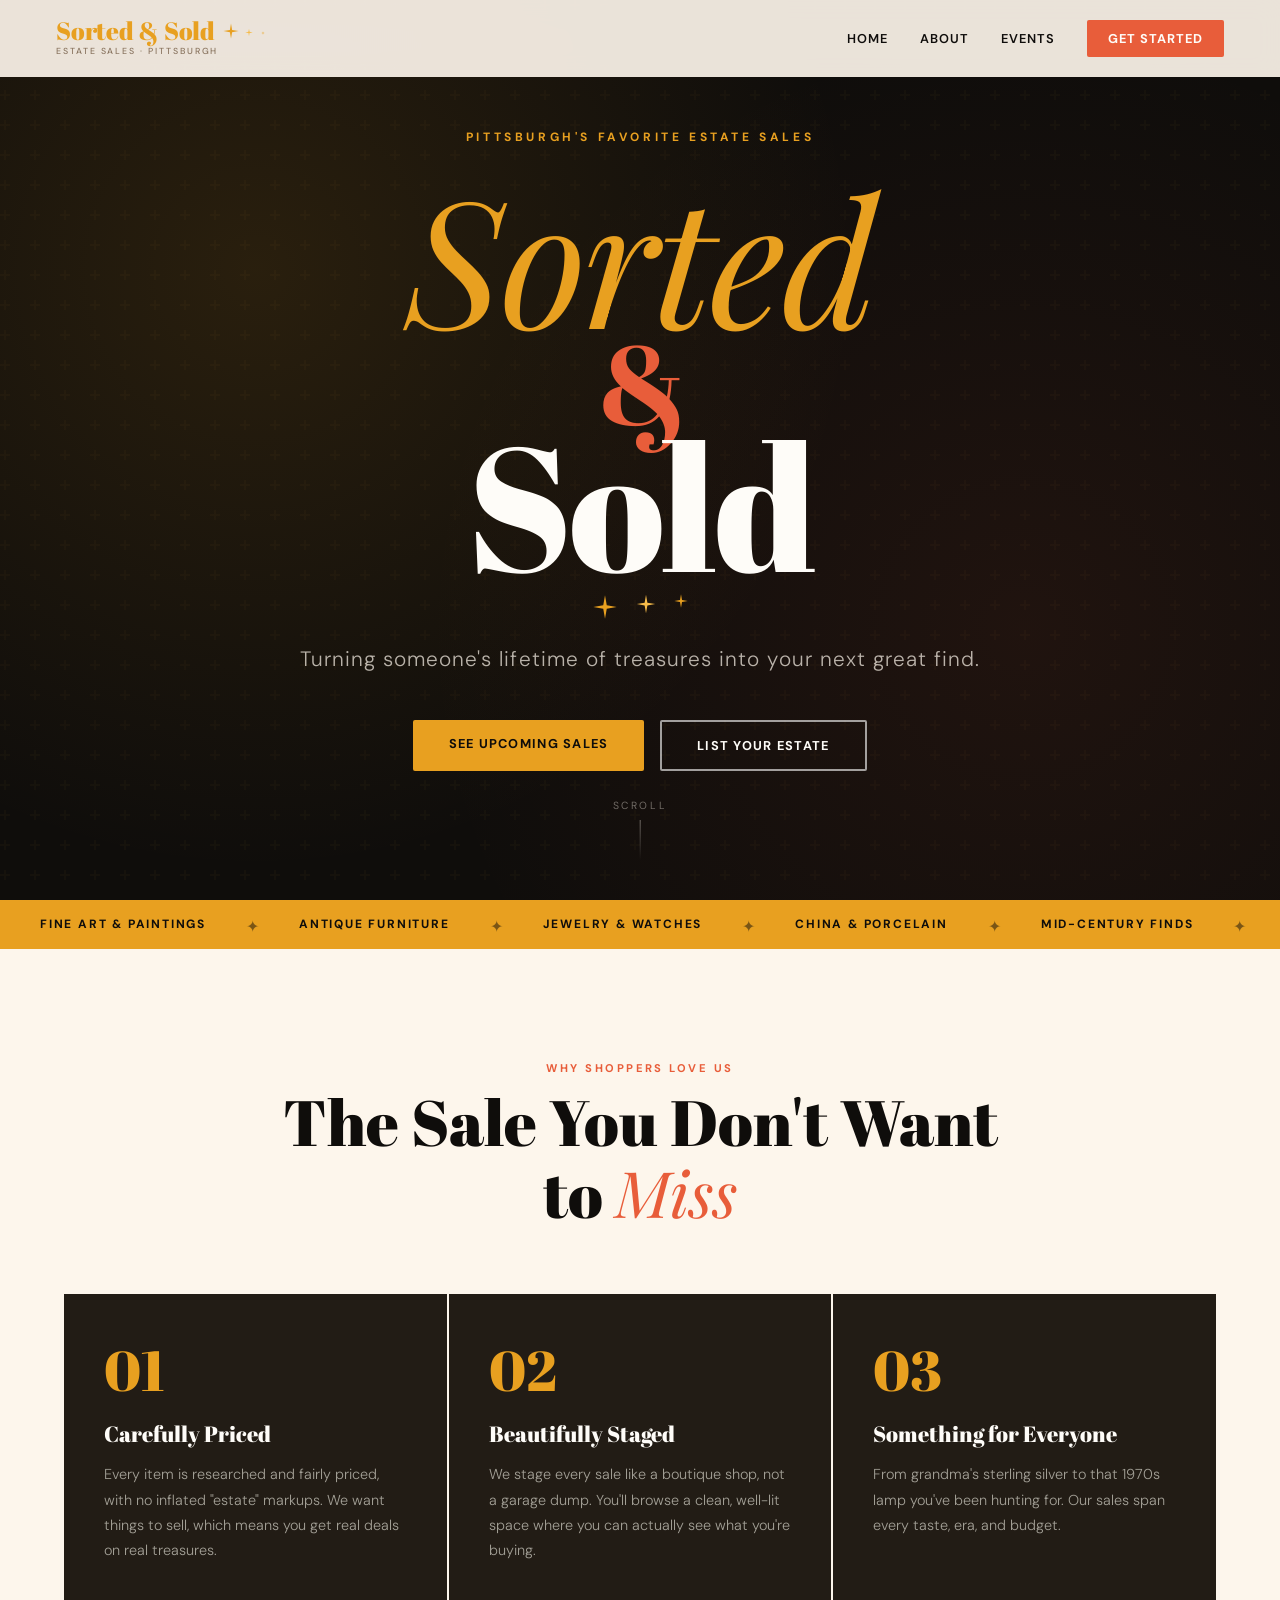
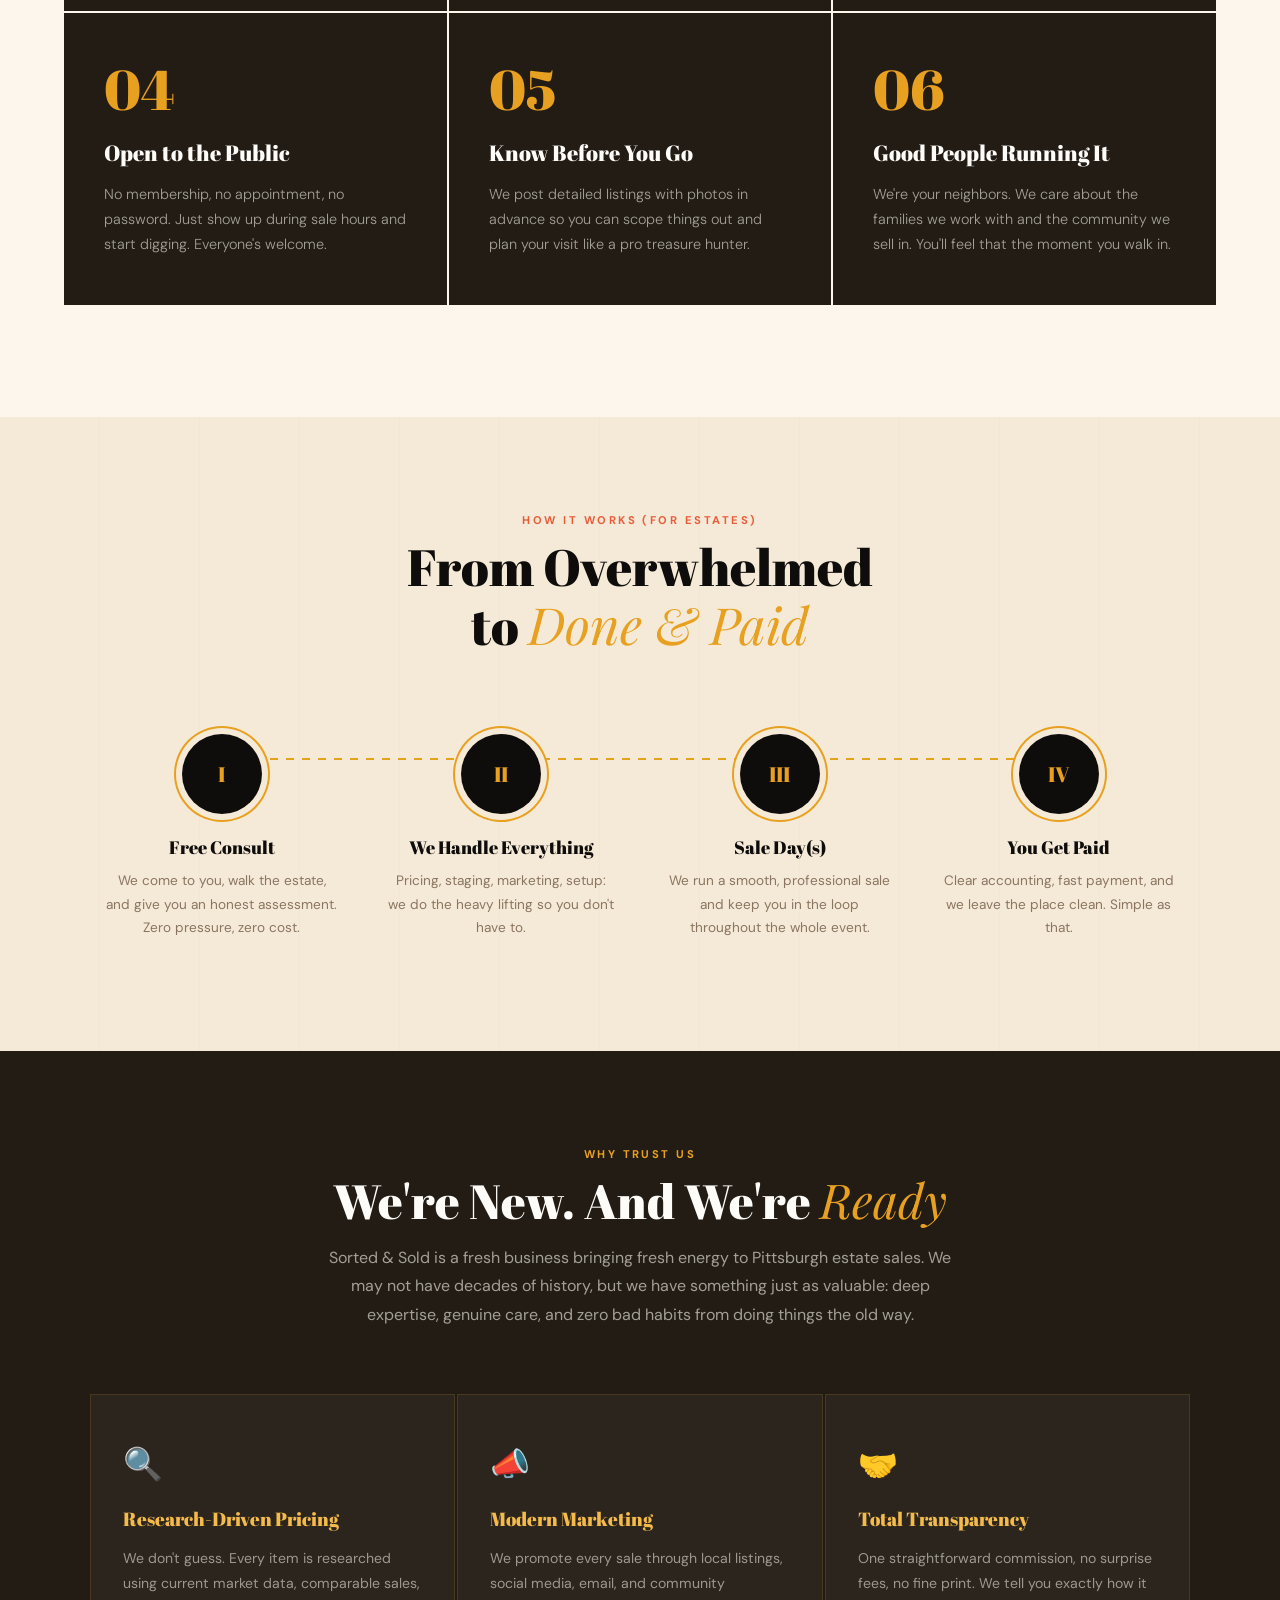
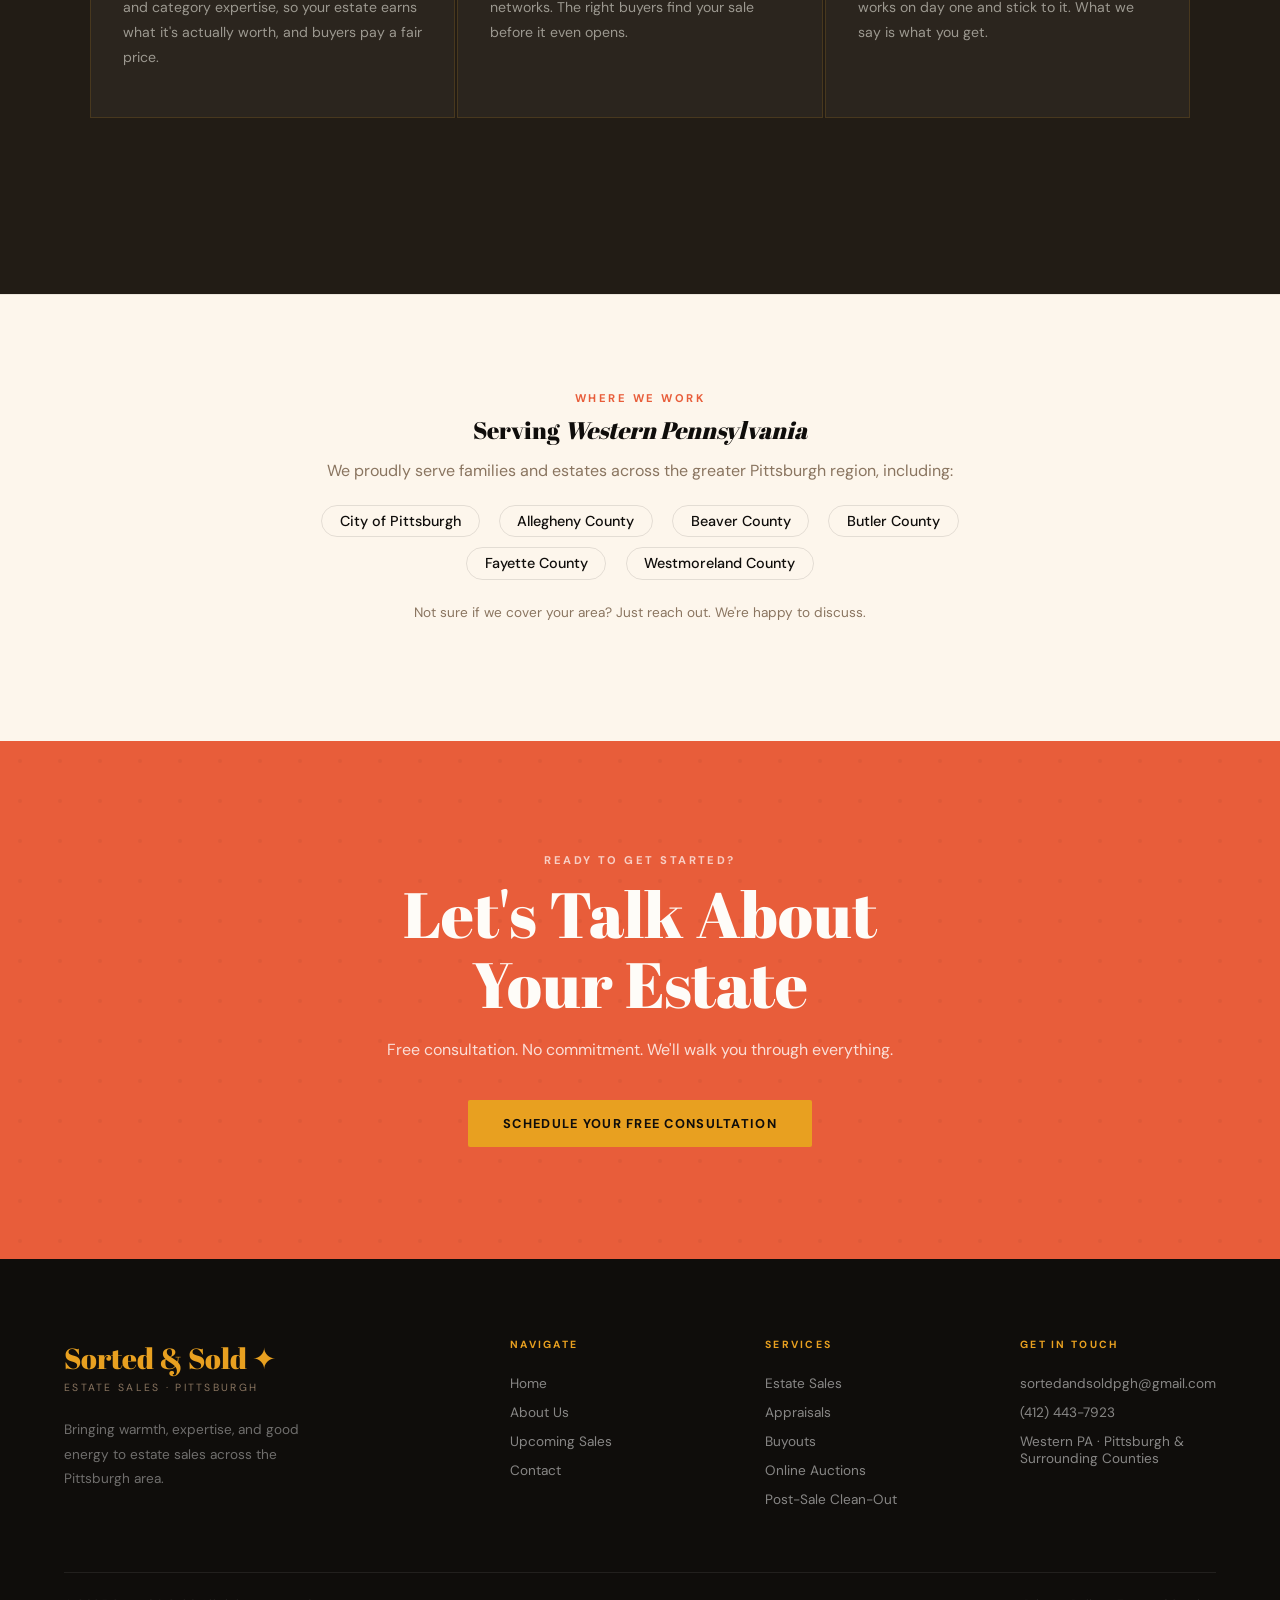
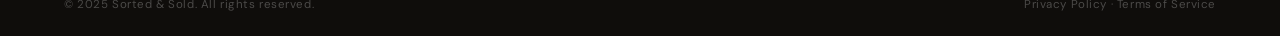
==== index.html @ 9654e71e "Added meta descriptio n correctly" ====
<!DOCTYPE html>
<html lang="en">
<head>
  <meta charset="UTF-8" />
  <meta name="viewport" content="width=device-width, initial-scale=1.0" />
  <title>Sorted &amp; Sold — Estate Sales in Pittsburgh</title>
 <meta name = "desciption" content = "Pittsburgh estate sale company specializing in estate liquidation, downsizing, and cleanouts. Full-service estate sales with expert pricing, marketing, and management." />
  <link rel="stylesheet" href="styles.css" />
</head>
<body>

<!-- ══════════ NAV ══════════ -->
<nav id="mainNav">
  <a class="logo-wrap" href="/">
    <div class="logo-wordmark">
      Sorted &amp; Sold
      <span class="logo-sparkle-group">
        <span class="sparkle"><svg width="18" height="18" viewBox="0 0 24 24"><path d="M12 2 L13.5 10.5 L22 12 L13.5 13.5 L12 22 L10.5 13.5 L2 12 L10.5 10.5 Z" fill="#e8a020"/></svg></span>
        <span class="sparkle"><svg width="14" height="14" viewBox="0 0 24 24"><path d="M12 2 L13.5 10.5 L22 12 L13.5 13.5 L12 22 L10.5 13.5 L2 12 L10.5 10.5 Z" fill="#f5bb4a"/></svg></span>
        <span class="sparkle"><svg width="10" height="10" viewBox="0 0 24 24"><path d="M12 2 L13.5 10.5 L22 12 L13.5 13.5 L12 22 L10.5 13.5 L2 12 L10.5 10.5 Z" fill="#e8a020"/></svg></span>
      </span>
    </div>
    <span class="logo-tagline">Estate Sales · Pittsburgh</span>
  </a>
  <ul class="nav-links" id="navLinks">
    <li><a href="/" data-page="/">Home</a></li>
    <li><a href="about.html" data-page="about.html">About</a></li>
    <li><a href="events.html" data-page="events.html">Events</a></li>
    <li><a href="contact.html" data-page="contact.html" class="nav-cta">Get Started</a></li>
  </ul>
  <div class="hamburger" id="hamburger"><span></span><span></span><span></span></div>
</nav>

<!-- ══════════ HERO ══════════ -->
<section class="hero">
  <div class="hero-bg-pattern"></div>
  <div class="hero-texture"></div>
  <div class="hero-content">
    <span class="hero-eyebrow">Pittsburgh's Favorite Estate Sales</span>
    <div class="hero-title-wrap">
      <h1 class="hero-title"><em>Sorted</em>
      <div class="hero-amp">&amp;</div>
     Sold</h1>
    </div>
    <div class="hero-sparkles-big">
      <svg width="28" height="28" viewBox="0 0 24 24"><path d="M12 2 L13.5 10.5 L22 12 L13.5 13.5 L12 22 L10.5 13.5 L2 12 L10.5 10.5 Z" fill="#e8a020"/></svg>
      <svg width="22" height="22" viewBox="0 0 24 24"><path d="M12 2 L13.5 10.5 L22 12 L13.5 13.5 L12 22 L10.5 13.5 L2 12 L10.5 10.5 Z" fill="#f5bb4a"/></svg>
      <svg width="16" height="16" viewBox="0 0 24 24"><path d="M12 2 L13.5 10.5 L22 12 L13.5 13.5 L12 22 L10.5 13.5 L2 12 L10.5 10.5 Z" fill="#e8a020"/></svg>
    </div>
    <p class="hero-subtitle">Turning someone's lifetime of treasures into your next great find.</p>
    <div class="hero-actions">
      <a href="events.html" class="btn btn-gold">See Upcoming Sales</a>
      <a href="contact.html" class="btn btn-outline-white">List Your Estate</a>
    </div>
  </div>
  <div class="hero-scroll">Scroll</div>
</section>

<!-- ══════════ TICKER ══════════ -->
<div class="ticker-strip">
  <div class="ticker-inner">
    <span class="ticker-item">Fine Art &amp; Paintings</span><span class="ticker-dot">✦</span>
    <span class="ticker-item">Antique Furniture</span><span class="ticker-dot">✦</span>
    <span class="ticker-item">Jewelry &amp; Watches</span><span class="ticker-dot">✦</span>
    <span class="ticker-item">China &amp; Porcelain</span><span class="ticker-dot">✦</span>
    <span class="ticker-item">Mid-Century Finds</span><span class="ticker-dot">✦</span>
    <span class="ticker-item">Silver &amp; Flatware</span><span class="ticker-dot">✦</span>
    <span class="ticker-item">Rugs &amp; Textiles</span><span class="ticker-dot">✦</span>
    <span class="ticker-item">Books &amp; Libraries</span><span class="ticker-dot">✦</span>
    <span class="ticker-item">Collectibles &amp; Memorabilia</span><span class="ticker-dot">✦</span>
    <!-- duplicate for seamless loop -->
    <span class="ticker-item">Fine Art &amp; Paintings</span><span class="ticker-dot">✦</span>
    <span class="ticker-item">Antique Furniture</span><span class="ticker-dot">✦</span>
    <span class="ticker-item">Jewelry &amp; Watches</span><span class="ticker-dot">✦</span>
    <span class="ticker-item">China &amp; Porcelain</span><span class="ticker-dot">✦</span>
    <span class="ticker-item">Mid-Century Finds</span><span class="ticker-dot">✦</span>
    <span class="ticker-item">Silver &amp; Flatware</span><span class="ticker-dot">✦</span>
    <span class="ticker-item">Rugs &amp; Textiles</span><span class="ticker-dot">✦</span>
    <span class="ticker-item">Books &amp; Libraries</span><span class="ticker-dot">✦</span>
    <span class="ticker-item">Collectibles &amp; Memorabilia</span><span class="ticker-dot">✦</span>
  </div>
</div>

<!-- ══════════ WHY US ══════════ -->
<section class="why-us">
  <div class="why-us-header">
    <span class="section-label">Why Shoppers Love Us</span>
    <h2>The Sale You Don't Want<br>to <em>Miss</em></h2>
  </div>
  <div class="features-grid">
    <div class="feature-card">
      <div class="feature-num">01</div>
      <h3>Carefully Priced</h3>
      <p>Every item is researched and fairly priced, with no inflated "estate" markups. We want things to sell, which means you get real deals on real treasures.</p>
    </div>
    <div class="feature-card">
      <div class="feature-num">02</div>
      <h3>Beautifully Staged</h3>
      <p>We stage every sale like a boutique shop, not a garage dump. You'll browse a clean, well-lit space where you can actually see what you're buying.</p>
    </div>
    <div class="feature-card">
      <div class="feature-num">03</div>
      <h3>Something for Everyone</h3>
      <p>From grandma's sterling silver to that 1970s lamp you've been hunting for. Our sales span every taste, era, and budget.</p>
    </div>
    <div class="feature-card">
      <div class="feature-num">04</div>
      <h3>Open to the Public</h3>
      <p>No membership, no appointment, no password. Just show up during sale hours and start digging. Everyone's welcome.</p>
    </div>
    <div class="feature-card">
      <div class="feature-num">05</div>
      <h3>Know Before You Go</h3>
      <p>We post detailed listings with photos in advance so you can scope things out and plan your visit like a pro treasure hunter.</p>
    </div>
    <div class="feature-card">
      <div class="feature-num">06</div>
      <h3>Good People Running It</h3>
      <p>We're your neighbors. We care about the families we work with and the community we sell in. You'll feel that the moment you walk in.</p>
    </div>
  </div>
</section>

<!-- ══════════ PROCESS ══════════ -->
<section class="process-strip">
  <div class="process-inner">
    <span class="section-label">How It Works (For Estates)</span>
    <h2>From Overwhelmed<br>to <em>Done &amp; Paid</em></h2>
    <div class="steps">
      <div class="step">
        <div class="step-circle">I</div>
        <h4>Free Consult</h4>
        <p>We come to you, walk the estate, and give you an honest assessment. Zero pressure, zero cost.</p>
      </div>
      <div class="step">
        <div class="step-circle">II</div>
        <h4>We Handle Everything</h4>
        <p>Pricing, staging, marketing, setup: we do the heavy lifting so you don't have to.</p>
      </div>
      <div class="step">
        <div class="step-circle">III</div>
        <h4>Sale Day(s)</h4>
        <p>We run a smooth, professional sale and keep you in the loop throughout the whole event.</p>
      </div>
      <div class="step">
        <div class="step-circle">IV</div>
        <h4>You Get Paid</h4>
        <p>Clear accounting, fast payment, and we leave the place clean. Simple as that.</p>
      </div>
    </div>
  </div>
</section>

<!-- ══════════ CREDIBILITY ══════════ -->
<section class="credibility-section">
  <span class="section-label">Why Trust Us</span>
  <h2>We're New. And We're <em>Ready</em></h2>
  <p class="cred-intro">Sorted &amp; Sold is a fresh business bringing fresh energy to Pittsburgh estate sales. We may not have decades of history, but we have something just as valuable: deep expertise, genuine care, and zero bad habits from doing things the old way.</p>
  <div class="cred-grid">
    <div class="cred-card">
      <div class="cred-icon">🔍</div>
      <h3>Research-Driven Pricing</h3>
      <p>We don't guess. Every item is researched using current market data, comparable sales, and category expertise, so your estate earns what it's actually worth, and buyers pay a fair price.</p>
    </div>
    <div class="cred-card">
      <div class="cred-icon">📣</div>
      <h3>Modern Marketing</h3>
      <p>We promote every sale through local listings, social media, email, and community networks. The right buyers find your sale before it even opens.</p>
    </div>
    <div class="cred-card">
      <div class="cred-icon">🤝</div>
      <h3>Total Transparency</h3>
      <p>One straightforward commission, no surprise fees, no fine print. We tell you exactly how it works on day one and stick to it. What we say is what you get.</p>
    </div>
  </div>
</section>

<!-- ══════════ SERVICE AREA ══════════ -->
<section class="service-area-section">
  <div class="service-area-inner">
    <span class="section-label">Where We Work</span>
    <h2>Serving <em>Western Pennsylvania</em></h2>
    <p>We proudly serve families and estates across the greater Pittsburgh region, including:</p>
    <ul class="service-area-list">
      <li>City of Pittsburgh</li>
      <li>Allegheny County</li>
      <li>Beaver County</li>
      <li>Butler County</li>
      <li>Fayette County</li>
      <li>Westmoreland County</li>
    </ul>
    <p class="service-area-note">Not sure if we cover your area? Just reach out. We're happy to discuss.</p>
  </div>
</section>

<!-- ══════════ CTA BANNER ══════════ -->
<section class="cta-banner">
  <span class="section-label">Ready to Get Started?</span>
  <h2>Let's Talk About<br>Your Estate</h2>
  <p>Free consultation. No commitment. We'll walk you through everything.</p>
  <a href="contact.html" class="btn btn-gold">Schedule Your Free Consultation</a>
</section>

<!-- ══════════ FOOTER ══════════ -->
<footer>
  <div class="footer-inner">
    <div class="footer-brand">
      <div class="wordmark">Sorted &amp; Sold ✦</div>
      <div class="tagline">Estate Sales · Pittsburgh</div>
      <p>Bringing warmth, expertise, and good energy to estate sales across the Pittsburgh area.</p>
    </div>
    <div class="footer-col">
      <h4>Navigate</h4>
      <ul>
        <li><a href="/">Home</a></li>
        <li><a href="about.html">About Us</a></li>
        <li><a href="events.html">Upcoming Sales</a></li>
        <li><a href="contact.html">Contact</a></li>
      </ul>
    </div>
    <div class="footer-col">
      <h4>Services</h4>
      <ul>
        <li><span>Estate Sales</span></li>
        <li><span>Appraisals</span></li>
        <li><span>Buyouts</span></li>
        <li><span>Online Auctions</span></li>
        <li><span>Post-Sale Clean-Out</span></li>
      </ul>
    </div>
    <div class="footer-col">
      <h4>Get In Touch</h4>
      <ul>
        <li><span><a href="mailto:sortedandsoldpgh@gmail.com">sortedandsoldpgh@gmail.com</a></span></li>
        <li><span><a href="tel:+4124437923">(412) 443-7923</a></span></li>
        <li><span>Western PA · Pittsburgh &amp; Surrounding Counties</span></li>
      </ul>
    </div>
  </div>
  <div class="footer-bottom">
    <span>&copy; 2025 Sorted &amp; Sold. All rights reserved.</span>
    <span>Privacy Policy · Terms of Service</span>
  </div>
</footer>

<script src="nav.js"></script>
</body>
</html>
---- styles.css ----
/* ═══════════════════════════════════════════════════════════
   SORTED & SOLD — Reimagined Stylesheet
   Fonts: Abril Fatface (display) · DM Sans (body)
   Vibe: Bold, warm, funky local gem — treasure hunt energy
═══════════════════════════════════════════════════════════ */

@import url('https://fonts.googleapis.com/css2?family=Abril+Fatface&family=DM+Sans:ital,wght@0,300;0,400;0,500;0,700;1,400&family=Playfair+Display:ital,wght@1,700&display=swap');

/* ─── DESIGN TOKENS ─── */
:root {
  --black:      #0f0d0b;
  --brown:      #1a1410;
  --warm-dark:  #221c15;
  --cream:      #fdf6ec;
  --offcream:   #f5ead8;
  --tan:        #e8d5b5;
  --gold:       #e8a020;
  --gold-lt:    #f5bb4a;
  --gold-dk:    #b87a10;
  --coral:      #e85d3a;
  --sage:       #6a8c5f;
  --teal:       #2a7f7f;
  --muted:      #8a7560;
  --white:      #fefcf8;

  --font-display: 'Abril Fatface', Georgia, serif;
  --font-italic:  'Playfair Display', Georgia, serif;
  --font-body:    'DM Sans', 'Helvetica Neue', sans-serif;

  --transition: 0.35s cubic-bezier(0.25, 0.46, 0.45, 0.94);
  --radius: 4px;
}

/* ─── RESET ─── */
*, *::before, *::after { box-sizing: border-box; margin: 0; padding: 0; }
html { scroll-behavior: smooth; }
body {
  background: var(--cream);
  color: var(--black);
  font-family: var(--font-body);
  font-weight: 400;
  overflow-x: hidden;
}
img { display: block; max-width: 100%; }
a { color: inherit; text-decoration: none; }
ul { list-style: none; }
input, textarea, select { font-family: var(--font-body); }

h1, h2, h3, h4, h5, h6 {
  font-family: var(--font-display);
  font-weight: 400;
  line-height: 1.1;
}

/* ─── SPARKLE LOGO COMPONENT ─── */
.logo-wrap {
  display: flex; flex-direction: column; line-height: 1;
  cursor: pointer; position: relative;
}
.logo-wordmark {
  font-family: var(--font-display);
  font-size: 1.55rem;
  color: var(--gold);
  letter-spacing: -0.01em;
  position: relative;
  display: inline-flex; align-items: center; gap: 0.3rem;
}
.logo-sparkle-group {
  display: inline-flex; align-items: center; gap: 2px;
  margin-left: 2px;
}
.sparkle {
  display: inline-block;
  animation: sparklePulse 2s ease-in-out infinite;
}
.sparkle:nth-child(2) { animation-delay: 0.4s; transform: scale(0.65); }
.sparkle:nth-child(3) { animation-delay: 0.8s; transform: scale(0.45); }
@keyframes sparklePulse {
  0%, 100% { opacity: 1; transform: scale(1) rotate(0deg); }
  50% { opacity: 0.5; transform: scale(1.2) rotate(15deg); }
}
.sparkle:nth-child(2) {
  animation: sparklePulse2 2s 0.4s ease-in-out infinite;
}
.sparkle:nth-child(3) {
  animation: sparklePulse3 2s 0.8s ease-in-out infinite;
}
@keyframes sparklePulse2 {
  0%, 100% { opacity: 0.7; transform: scale(0.65) rotate(0deg); }
  50% { opacity: 0.3; transform: scale(0.85) rotate(-20deg); }
}
@keyframes sparklePulse3 {
  0%, 100% { opacity: 0.5; transform: scale(0.45) rotate(0deg); }
  50% { opacity: 1; transform: scale(0.6) rotate(25deg); }
}
.logo-tagline {
  font-family: var(--font-body);
  font-size: 0.55rem;
  letter-spacing: 0.22em;
  text-transform: uppercase;
  color: var(--muted);
  margin-top: 3px;
  font-weight: 500;
}

/* ─── NAV ─── */
nav {
  position: fixed; top: 0; left: 0; right: 0; z-index: 100;
  display: flex; align-items: center; justify-content: space-between;
  padding: 1.2rem 3.5rem;
  background: rgba(253,246,236,0.92);
  backdrop-filter: blur(12px);
  -webkit-backdrop-filter: blur(12px);
  transition: all var(--transition);
  border-bottom: 2px solid transparent;
}
nav.scrolled {
  border-bottom-color: var(--gold);
  padding: 0.9rem 3.5rem;
  box-shadow: 0 4px 30px rgba(232,160,32,0.12);
}
.nav-links {
  display: flex; gap: 2rem; align-items: center;
}
.nav-links a {
  font-family: var(--font-body);
  font-size: 0.8rem;
  font-weight: 600;
  letter-spacing: 0.08em;
  text-transform: uppercase;
  color: var(--black);
  transition: color var(--transition);
  position: relative;
}
.nav-links a::after {
  content: '';
  position: absolute; bottom: -3px; left: 0; right: 100%;
  height: 2px; background: var(--coral);
  transition: right var(--transition);
}
.nav-links a:hover,
.nav-links a.active { color: var(--coral); }
.nav-links a:hover::after,
.nav-links a.active::after { right: 0; }

.nav-cta {
  background: var(--coral) !important;
  color: var(--white) !important;
  padding: 0.6rem 1.3rem;
  border-radius: 2px;
  font-weight: 700 !important;
  transition: background var(--transition) !important;
}
.nav-cta::after { display: none !important; }
.nav-cta:hover { background: #c94d2c !important; color: var(--white) !important; }

.hamburger { display: none; flex-direction: column; gap: 5px; cursor: pointer; }
.hamburger span { display: block; width: 26px; height: 2px; background: var(--black); transition: all 0.3s; border-radius: 2px; }

/* ─── DIVIDER ─── */
.divider {
  display: flex; align-items: center; gap: 1rem;
  margin: 1.5rem 0;
}
.divider::before, .divider::after {
  content: ''; flex: 1; height: 1px;
  background: linear-gradient(to right, transparent, var(--tan));
}
.divider::after { background: linear-gradient(to left, transparent, var(--tan)); }
.divider-diamond {
  width: 8px; height: 8px;
  background: var(--gold);
  transform: rotate(45deg);
}

/* ─── SECTION LABEL ─── */
.section-label {
  font-family: var(--font-body);
  font-size: 0.7rem;
  font-weight: 700;
  letter-spacing: 0.22em;
  text-transform: uppercase;
  color: var(--coral);
  display: block;
  margin-bottom: 0.75rem;
}

/* ─── BUTTONS ─── */
.btn {
  display: inline-block;
  font-family: var(--font-body);
  font-size: 0.8rem;
  font-weight: 700;
  letter-spacing: 0.1em;
  text-transform: uppercase;
  padding: 0.95rem 2.2rem;
  cursor: pointer;
  transition: all var(--transition);
  border: none;
  border-radius: 2px;
}
.btn-gold {
  background: var(--gold);
  color: var(--black);
}
.btn-gold:hover {
  background: var(--gold-lt);
  transform: translateY(-2px);
  box-shadow: 0 6px 20px rgba(232,160,32,0.35);
}
.btn-outline {
  background: transparent;
  border: 2px solid var(--black);
  color: var(--black);
}
.btn-outline:hover {
  background: var(--black);
  color: var(--cream);
}
.btn-coral {
  background: var(--coral);
  color: var(--white);
}
.btn-coral:hover {
  background: #c94d2c;
  transform: translateY(-2px);
  box-shadow: 0 6px 20px rgba(232,93,58,0.35);
}
.btn-outline-white {
  background: transparent;
  border: 2px solid rgba(255,255,255,0.6);
  color: var(--white);
}
.btn-outline-white:hover {
  background: rgba(255,255,255,0.15);
}

/* ═══════════════════════════════════════
   HOMEPAGE — HERO
═══════════════════════════════════════ */
.hero {
  min-height: 100vh;
  background: var(--black);
  position: relative;
  display: flex; align-items: center; justify-content: center;
  overflow: hidden;
}
.hero-bg-pattern {
  position: absolute; inset: 0;
  background-image:
    radial-gradient(circle at 20% 30%, rgba(232,160,32,0.12) 0%, transparent 50%),
    radial-gradient(circle at 80% 70%, rgba(232,93,58,0.08) 0%, transparent 50%);
}
.hero-texture {
  position: absolute; inset: 0;
  background-image: url("data:image/svg+xml,%3Csvg width='60' height='60' viewBox='0 0 60 60' xmlns='http://www.w3.org/2000/svg'%3E%3Cg fill='none' fill-rule='evenodd'%3E%3Cg fill='%23e8a020' fill-opacity='0.03'%3E%3Cpath d='M36 34v-4h-2v4h-4v2h4v4h2v-4h4v-2h-4zm0-30V0h-2v4h-4v2h4v4h2V6h4V4h-4zM6 34v-4H4v4H0v2h4v4h2v-4h4v-2H6zM6 4V0H4v4H0v2h4v4h2V6h4V4H6z'/%3E%3C/g%3E%3C/g%3E%3C/svg%3E");
}
.hero-content {
  position: relative; z-index: 2;
  text-align: center;
  padding: 2rem;
  max-width: 900px;
}
.hero-eyebrow {
  font-family: var(--font-body);
  font-size: 0.75rem;
  font-weight: 700;
  letter-spacing: 0.3em;
  text-transform: uppercase;
  color: var(--gold);
  margin-bottom: 2rem;
  display: block;
}
.hero-title-wrap {
  display: flex; align-items: center; justify-content: center;
  gap: 0.5rem; flex-wrap: wrap;
}
.hero-title {
  font-family: var(--font-display);
  font-size: clamp(5rem, 14vw, 11rem);
  color: var(--white);
  line-height: 0.9;
  letter-spacing: -0.02em;
}
.hero-title em {
  font-style: italic;
  color: var(--gold);
  font-family: var(--font-italic);
}
.hero-amp {
  font-family: var(--font-display);
  font-size: clamp(4rem, 10vw, 7rem);
  color: var(--coral);
  line-height: 0.9;
  display: block;
  margin: -0.5rem 0;
}
.hero-sparkles-big {
  display: flex; justify-content: center;
  gap: 1rem; margin: 0.5rem 0 1.5rem;
}
.hero-sparkles-big svg {
  animation: sparklePulse 2.5s ease-in-out infinite;
}
.hero-sparkles-big svg:nth-child(2) { animation-delay: 0.6s; }
.hero-sparkles-big svg:nth-child(3) { animation-delay: 1.2s; }
.hero-subtitle {
  font-family: var(--font-body);
  font-size: clamp(1rem, 2.5vw, 1.3rem);
  color: rgba(253,246,236,0.7);
  margin-bottom: 3rem;
  font-weight: 300;
  letter-spacing: 0.05em;
}
.hero-actions {
  display: flex; gap: 1rem; justify-content: center; flex-wrap: wrap;
}
.hero-scroll {
  position: absolute; bottom: 2.5rem; left: 50%; transform: translateX(-50%);
  font-family: var(--font-body);
  font-size: 0.65rem;
  letter-spacing: 0.25em;
  text-transform: uppercase;
  color: rgba(253,246,236,0.4);
  display: flex; flex-direction: column; align-items: center; gap: 0.5rem;
}
.hero-scroll::after {
  content: '';
  width: 1px; height: 40px;
  background: linear-gradient(to bottom, rgba(253,246,236,0.4), transparent);
  animation: scrollPulse 1.8s ease-in-out infinite;
}
@keyframes scrollPulse {
  0%, 100% { opacity: 1; transform: scaleY(1); }
  50% { opacity: 0.3; transform: scaleY(0.7); }
}

/* ─── TICKER STRIP ─── */
.ticker-strip {
  background: var(--gold);
  color: var(--black);
  padding: 0.75rem 0;
  overflow: hidden;
  white-space: nowrap;
}
.ticker-inner {
  display: inline-flex; gap: 0;
  animation: ticker 25s linear infinite;
}
.ticker-inner:hover { animation-play-state: paused; }
@keyframes ticker {
  0% { transform: translateX(0); }
  100% { transform: translateX(-50%); }
}
.ticker-item {
  font-family: var(--font-body);
  font-size: 0.75rem;
  font-weight: 700;
  letter-spacing: 0.15em;
  text-transform: uppercase;
  padding: 0 2.5rem;
}
.ticker-dot {
  color: var(--black);
  opacity: 0.5;
}

/* ─── WHY US ─── */
.why-us {
  padding: 7rem 4rem;
  background: var(--cream);
}
.why-us-header {
  text-align: center;
  margin-bottom: 4rem;
}
.why-us-header h2 {
  font-size: clamp(2.5rem, 5vw, 4rem);
  color: var(--black);
  margin-top: 0.5rem;
}
.why-us-header h2 em {
  font-family: var(--font-italic);
  font-style: italic;
  color: var(--coral);
}
.features-grid {
  display: grid;
  grid-template-columns: repeat(3, 1fr);
  gap: 2px;
  max-width: 1200px; margin: 0 auto;
}
.feature-card {
  background: var(--warm-dark);
  color: var(--cream);
  padding: 3rem 2.5rem;
  position: relative;
  overflow: hidden;
  transition: transform var(--transition);
}
.feature-card:hover { transform: translateY(-4px); }
.feature-card::before {
  content: '';
  position: absolute; top: 0; left: 0; right: 0;
  height: 3px;
  background: var(--gold);
  transform: scaleX(0);
  transition: transform var(--transition);
  transform-origin: left;
}
.feature-card:hover::before { transform: scaleX(1); }
.feature-num {
  font-family: var(--font-display);
  font-size: 3.5rem;
  color: var( --gold);
  line-height: 1;
  margin-bottom: 1.5rem;
}
.feature-card h3 {
  font-family: var(--font-display);
  font-size: 1.4rem;
  color: var(--white);
  margin-bottom: 1rem;
}
.feature-card p {
  font-size: 0.9rem;
  color: rgba(232,230,220,0.65);
  line-height: 1.75;
  font-weight: 300;
}

/* ─── PROCESS ─── */
.process-strip {
  background: var(--offcream);
  padding: 6rem 4rem;
  position: relative;
  overflow: hidden;
}
.process-strip::before {
  content: '';
  position: absolute; inset: 0;
  background-image: repeating-linear-gradient(
    90deg,
    transparent, transparent 99px,
    rgba(232,160,32,0.06) 99px, rgba(232,160,32,0.06) 100px
  );
}
.process-inner {
  max-width: 1100px; margin: 0 auto; position: relative;
  text-align: center;
}
.process-inner h2 {
  font-size: clamp(2rem, 4vw, 3.2rem);
  margin-bottom: 4rem;
}
.process-inner h2 em {
  font-family: var(--font-italic);
  font-style: italic;
  color: var(--gold);
}
.steps {
  display: grid; grid-template-columns: repeat(4, 1fr);
  gap: 1rem; position: relative;
}
.steps::before {
  content: '';
  position: absolute; top: 2.5rem; left: 12%; right: 12%;
  height: 2px;
  background: repeating-linear-gradient(90deg, var(--gold) 0, var(--gold) 8px, transparent 8px, transparent 16px);
}
.step {
  text-align: center; padding: 1rem;
}
.step-circle {
  width: 5rem; height: 5rem;
  border-radius: 50%;
  background: var(--black);
  color: var(--gold);
  font-family: var(--font-display);
  font-size: 1.3rem;
  display: flex; align-items: center; justify-content: center;
  margin: 0 auto 1.5rem;
  position: relative; z-index: 1;
  box-shadow: 0 0 0 6px var(--offcream), 0 0 0 8px var(--gold);
}
.step h4 {
  font-family: var(--font-display);
  font-size: 1.1rem;
  margin-bottom: 0.75rem;
  color: var(--black);
}
.step p {
  font-size: 0.85rem;
  color: var(--muted);
  line-height: 1.7;
}

/* ─── SOCIAL PROOF / CREDIBILITY ─── */
.credibility-section {
  background: var(--warm-dark);
  padding: 6rem 4rem;
  text-align: center;
}
.credibility-section .section-label { color: var(--gold); }
.credibility-section h2 {
  font-size: clamp(2rem, 4vw, 3rem);
  color: var(--white);
  margin-bottom: 1rem;
}
.credibility-section h2 em {
  font-family: var(--font-italic);
  font-style: italic;
  color: var(--gold);
}
.cred-intro {
  font-size: 1rem;
  color: rgba(232,230,220,0.65);
  max-width: 650px; margin: 0 auto 4rem;
  line-height: 1.8;
}
.cred-grid {
  display: grid; grid-template-columns: repeat(3, 1fr);
  gap: 2px; max-width: 1100px; margin: 0 auto 5rem;
}
.cred-card {
  background: rgba(255,255,255,0.04);
  border: 1px solid rgba(232,160,32,0.15);
  padding: 3rem 2rem;
  text-align: left;
}
.cred-icon {
  font-size: 2rem; margin-bottom: 1.5rem;
}
.cred-card h3 {
  font-family: var(--font-display);
  font-size: 1.2rem; color: var(--gold-lt);
  margin-bottom: 1rem;
}
.cred-card p {
  font-size: 0.88rem;
  color: rgba(232,230,220,0.6);
  line-height: 1.75;
}
.promise-banner {
  background: var(--gold);
  padding: 2.5rem 3rem;
  max-width: 800px; margin: 0 auto;
  border-radius: 2px;
}
.promise-banner p {
  font-family: var(--font-display);
  font-size: 1.4rem;
  color: var(--black);
  line-height: 1.4;
}
.promise-banner span {
  font-family: var(--font-italic);
  font-style: italic;
}

/* ─── SERVICE AREA ─── */
.service-area-section {
  background: var(--cream);
  padding: 6rem 4rem;
  text-align: center;
  border-top: 1px solid rgba(0,0,0,0.07);
}
.service-area-inner {
  max-width: 680px;
  margin: 0 auto;
}
.service-area-section h2 { margin-bottom: 1rem; }
.service-area-section > .service-area-inner > p { color: var(--muted); margin-bottom: 1.5rem; }
.service-area-list {
  list-style: none;
  display: flex;
  flex-wrap: wrap;
  justify-content: center;
  gap: 0.6rem 1.2rem;
  padding: 0;
  margin: 0 0 1.5rem;
}
.service-area-list li {
  background: var(--warm-white);
  border: 1px solid rgba(0,0,0,0.1);
  border-radius: 2rem;
  padding: 0.4rem 1.1rem;
  font-size: 0.9rem;
  font-weight: 500;
  color: var(--dark);
}
.service-area-note {
  font-size: 0.85rem;
  color: var(--muted);
  margin-top: 0.5rem;
}

/* ─── CTA BANNER ─── */
.cta-banner {
  background: var(--coral);
  padding: 7rem 4rem;
  text-align: center;
  position: relative;
  overflow: hidden;
}
.cta-banner::before {
  content: '';
  position: absolute; inset: 0;
  background-image: url("data:image/svg+xml,%3Csvg width='40' height='40' viewBox='0 0 40 40' xmlns='http://www.w3.org/2000/svg'%3E%3Cg fill='%23000' fill-opacity='0.04'%3E%3Ccircle cx='20' cy='20' r='2'/%3E%3C/g%3E%3C/svg%3E");
}
.cta-banner .section-label { color: rgba(255,255,255,0.7); }
.cta-banner h2 {
  font-size: clamp(2.5rem, 5vw, 4rem);
  color: var(--white);
  margin-bottom: 1.2rem;
  position: relative;
}
.cta-banner p {
  font-size: 1rem;
  color: rgba(255,255,255,0.8);
  margin-bottom: 2.5rem;
  position: relative;
  font-weight: 400;
}
.cta-banner .btn {
  position: relative;
}

/* ─── FOOTER ─── */
footer {
  background: var(--black);
  color: var(--white);
  padding: 5rem 4rem 0;
}
.footer-inner {
  display: grid;
  grid-template-columns: 2fr 1fr 1fr 1fr;
  gap: 4rem;
  max-width: 1200px; margin: 0 auto;
  padding-bottom: 4rem;
  border-bottom: 1px solid rgba(255,255,255,0.08);
}
.footer-brand .wordmark {
  font-family: var(--font-display);
  font-size: 1.8rem;
  color: var(--gold);
  margin-bottom: 0.25rem;
}
.footer-brand .tagline {
  font-size: 0.65rem;
  letter-spacing: 0.22em;
  text-transform: uppercase;
  color: var(--muted);
  margin-bottom: 1.5rem;
}
.footer-brand p {
  font-size: 0.85rem;
  color: rgba(255,255,255,0.4);
  line-height: 1.8;
  max-width: 280px;
}
.footer-col h4 {
  font-family: var(--font-body);
  font-size: 0.65rem;
  font-weight: 700;
  letter-spacing: 0.22em;
  text-transform: uppercase;
  color: var(--gold);
  margin-bottom: 1.5rem;
}
.footer-col ul { display: flex; flex-direction: column; gap: 0.75rem; }
.footer-col li {
  font-size: 0.85rem;
  color: rgba(255,255,255,0.5);
  transition: color var(--transition);
}
.footer-col li a:hover { color: var(--white); }
.footer-bottom {
  max-width: 1200px; margin: 0 auto;
  padding: 1.5rem 0;
  display: flex; justify-content: space-between;
  font-size: 0.72rem;
  color: rgba(255,255,255,0.25);
  letter-spacing: 0.05em;
  flex-wrap: wrap; gap: 0.5rem;
}

/* ═══════════════════════════════════════
   INTERIOR PAGE HERO
═══════════════════════════════════════ */
.page-hero {
  min-height: 52vh;
  display: flex; align-items: flex-end;
  padding: 5rem 4rem 4rem;
  position: relative;
  overflow: hidden;
  background: var(--black);
}
.page-hero-bg {
  position: absolute; inset: 0;
  background:
    radial-gradient(ellipse 60% 80% at 15% 60%, rgba(232,160,32,0.1) 0%, transparent 55%),
    radial-gradient(ellipse 40% 60% at 90% 20%, rgba(232,93,58,0.06) 0%, transparent 55%),
    var(--black);
}
.page-hero-lines {
  position: absolute; inset: 0;
  background-image: repeating-linear-gradient(
    -45deg,
    transparent, transparent 80px,
    rgba(232,160,32,0.015) 80px, rgba(232,160,32,0.015) 81px
  );
}
.page-hero-content {
  position: relative; z-index: 2;
  max-width: 1200px; margin: 0 auto; width: 100%;
}
.page-hero h1 {
  font-family: var(--font-display);
  font-size: clamp(3rem, 7vw, 6rem);
  color: var(--white);
  line-height: 1.0;
}
.page-hero h1 em {
  font-family: var(--font-italic);
  font-style: italic;
  color: var(--gold);
}

/* ═══════════════════════════════════════
   ABOUT PAGE
═══════════════════════════════════════ */
.about-story {
  display: grid; grid-template-columns: 1fr 1fr;
  gap: 0; max-width: 100%;
  padding: 7rem 4rem;
  background: var(--cream);
}
.about-story-text { padding-right: 4rem; }
.about-story-text h2 {
  font-size: clamp(2rem, 3.5vw, 3rem);
  margin-bottom: 1.5rem;
  line-height: 1.15;
}
.about-story-text p {
  font-size: 0.95rem;
  color: var(--muted);
  line-height: 1.9;
  margin-bottom: 1.25rem;
}
.about-visual { display: flex; align-items: flex-start; }
.about-card {
  background: var(--black);
  padding: 3rem;
  display: grid; grid-template-columns: 1fr 1fr;
  gap: 2px; width: 100%;
}
.about-stat {
  background: var(--warm-dark);
  padding: 2.5rem 2rem;
  text-align: center;
}
.about-stat .num {
  font-family: var(--font-display);
  font-size: 2.5rem;
  color: var(--gold);
  line-height: 1;
  margin-bottom: 0.75rem;
}
.about-stat .label {
  font-size: 0.72rem;
  font-weight: 600;
  letter-spacing: 0.08em;
  text-transform: uppercase;
  color: rgba(232,230,220,0.5);
  line-height: 1.5;
}

/* ─── VALUES ─── */
.values-section {
  background: var(--offcream);
  padding: 7rem 4rem;
}
.values-inner {
  max-width: 1100px; margin: 0 auto; text-align: center;
}
.values-inner h2 {
  font-size: clamp(2.2rem, 4vw, 3.5rem);
  margin-bottom: 3rem;
}
.values-grid {
  display: grid; grid-template-columns: repeat(2, 1fr);
  gap: 2px; text-align: left;
}
.value-item {
  background: var(--white);
  padding: 3rem;
  display: flex; gap: 1.5rem;
  transition: transform var(--transition), box-shadow var(--transition);
}
.value-item:hover {
  transform: translateY(-3px);
  box-shadow: 0 10px 30px rgba(0,0,0,0.08);
}
.value-icon {
  font-size: 1.8rem;
  color: var(--coral);
  flex-shrink: 0;
  margin-top: 0.2rem;
}
.value-item h3 {
  font-family: var(--font-display);
  font-size: 1.25rem;
  margin-bottom: 0.75rem;
  color: var(--black);
}
.value-item p {
  font-size: 0.88rem;
  color: var(--muted);
  line-height: 1.8;
}

/* ─── TEAM ─── */
.team-section {
  background: var(--cream);
  padding: 7rem 4rem;
  text-align: center;
}
.team-section h2 {
  font-size: clamp(2.2rem, 4vw, 3.5rem);
  margin-bottom: 3rem;
}
.team-grid {
  /* display: grid; grid-template-columns: repeat(3, 1fr); */
  gap: 2rem; max-width: 1100px; margin: 0 auto;
}
.team-card {
  background: var(--white);
  padding: 3rem 2rem;
  text-align: center;
  border-bottom: 4px solid transparent;
  transition: all var(--transition);
}
.team-card:hover {
  border-bottom-color: var(--coral);
  transform: translateY(-4px);
  box-shadow: 0 12px 30px rgba(0,0,0,0.1);
}
.team-avatar {
  width: 90px; height: 90px;
  border-radius: 50%;
  background: var(--warm-dark);
  color: var(--gold);
  font-family: var(--font-display);
  font-size: 2.5rem;
  display: flex; align-items: center; justify-content: center;
  margin: 0 auto 1.5rem;
}
.team-card h3 {
  font-family: var(--font-display);
  font-size: 1.4rem;
  margin-bottom: 0.4rem;
}
.team-card .role {
  font-size: 0.7rem;
  font-weight: 700;
  letter-spacing: 0.18em;
  text-transform: uppercase;
  color: var(--coral);
  margin-bottom: 1.25rem;
}
.team-card p {
  font-size: 0.88rem;
  color: var(--muted);
  line-height: 1.8;
}

/* ═══════════════════════════════════════
   EVENTS PAGE
═══════════════════════════════════════ */
.events-intro {
  display: grid; grid-template-columns: 1fr 1fr;
  gap: 4rem; padding: 7rem 4rem;
  background: var(--cream);
  max-width: 100%;
}
.events-intro h2 {
  font-size: clamp(1.8rem, 3vw, 2.8rem);
  margin-bottom: 1.5rem;
  line-height: 1.2;
}
.events-intro p {
  font-size: 0.92rem;
  color: var(--muted);
  line-height: 1.9;
  margin-bottom: 1rem;
}

.cal-subscribe {
  margin-top: 3rem;
  padding: 2.5rem;
  background: var(--warm-dark);
  border-radius: 2px;
}
.cal-subscribe h3 {
  font-family: var(--font-display);
  font-size: 1.5rem;
  color: var(--gold-lt);
  margin-bottom: 0.75rem;
}
.cal-subscribe p {
  font-size: 0.82rem;
  color: rgba(232,230,220,0.55);
  margin-bottom: 1.5rem;
}
.cal-buttons {
  display: flex; flex-direction: column; gap: 0.75rem;
}
.cal-btn {
  display: flex; align-items: center; gap: 0.75rem;
  background: rgba(255,255,255,0.06);
  border: 1px solid rgba(232,160,32,0.25);
  color: var(--cream);
  font-family: var(--font-body);
  font-size: 0.78rem;
  font-weight: 600;
  letter-spacing: 0.08em;
  padding: 0.85rem 1.25rem;
  cursor: pointer;
  transition: all var(--transition);
  border-radius: 2px;
}
.cal-btn:hover {
  background: rgba(232,160,32,0.15);
  border-color: var(--gold);
  color: var(--gold-lt);
}

.gcal-frame {
  background: var(--offcream);
  border: 2px solid var(--tan);
  padding: 3rem; text-align: center;
  border-radius: 2px;
}
.gcal-frame h3 {
  font-family: var(--font-display);
  font-size: 1.5rem;
  color: var(--black); margin-bottom: 0.75rem;
}
.gcal-frame p {
  font-size: 0.78rem; color: var(--muted); margin-bottom: 1.5rem; line-height: 1.9;
}
.gcal-placeholder {
  background: var(--white);
  border: 2px dashed var(--tan);
  height: 380px;
  display: flex; align-items: center; justify-content: center;
  flex-direction: column; gap: 1rem;
  color: var(--muted);
  font-family: var(--font-body);
  font-size: 0.78rem; letter-spacing: 0.08em;
}
.gcal-placeholder svg { opacity: 0.3; }

.events-list {
  padding: 3rem 4rem 7rem;
  max-width: 1200px; margin: 0 auto;
}
.events-filter {
  display: flex; gap: 0.5rem; margin-bottom: 2.5rem;
  flex-wrap: wrap;
}
.filter-btn {
  font-family: var(--font-body);
  font-size: 0.78rem;
  font-weight: 700;
  letter-spacing: 0.1em;
  text-transform: uppercase;
  padding: 0.6rem 1.4rem;
  background: transparent;
  border: 2px solid var(--tan);
  color: var(--muted);
  cursor: pointer;
  transition: all var(--transition);
  border-radius: 2px;
}
.filter-btn.active, .filter-btn:hover {
  background: var(--black);
  border-color: var(--black);
  color: var(--white);
}

.event-card {
  display: grid; grid-template-columns: 120px 1fr auto;
  border: 2px solid var(--tan);
  margin-bottom: 1rem;
  background: var(--white);
  transition: all var(--transition);
  border-radius: 2px;
  overflow: hidden;
}
.event-card:hover {
  border-color: var(--gold);
  box-shadow: 0 8px 25px rgba(0,0,0,0.08);
  transform: translateX(4px);
}
.event-date-block {
  background: var(--black);
  display: flex; flex-direction: column;
  align-items: center; justify-content: center;
  padding: 2rem 1rem;
  text-align: center;
}
.event-month {
  font-family: var(--font-body);
  font-size: 0.6rem; letter-spacing: 0.22em; text-transform: uppercase;
  color: var(--gold); margin-bottom: 0.25rem; font-weight: 700;
}
.event-day {
  font-family: var(--font-display);
  font-size: 2.8rem;
  color: var(--white); line-height: 1;
}
.event-weekday {
  font-family: var(--font-body);
  font-size: 0.55rem; letter-spacing: 0.18em; text-transform: uppercase;
  color: rgba(255,255,255,0.4); margin-top: 0.25rem;
}
.event-info { padding: 2rem 2.5rem; }
.event-tag {
  display: inline-block;
  font-family: var(--font-body);
  font-size: 0.6rem; font-weight: 700; letter-spacing: 0.18em; text-transform: uppercase;
  color: var(--white); background: var(--coral);
  padding: 0.25rem 0.75rem; margin-bottom: 0.75rem;
  border-radius: 2px;
}
.event-info h3 {
  font-family: var(--font-display);
  font-size: 1.5rem; margin-bottom: 0.6rem;
  color: var(--black);
}
.event-meta {
  display: flex; gap: 1.5rem; flex-wrap: wrap;
  font-family: var(--font-body);
  font-size: 0.78rem; color: var(--muted); font-weight: 500;
}
.event-meta span::before { content: '· '; color: var(--gold); }
.event-action {
  display: flex; align-items: center; padding: 2rem;
  border-left: 2px solid var(--tan);
}

/* ═══════════════════════════════════════
   CONTACT PAGE
═══════════════════════════════════════ */
.contact-layout {
  min-height: 100vh;
  display: grid; grid-template-columns: 1fr 1fr;
}
.contact-left {
  background: var(--black);
  padding: 9rem 4rem 4rem;
  display: flex; flex-direction: column; justify-content: space-between;
}
.contact-left h2 {
  font-family: var(--font-display);
  font-size: clamp(2.2rem, 3.5vw, 3.5rem);
  color: var(--white);
  line-height: 1.1; margin-bottom: 1.5rem;
}
.contact-left h2 em { font-family: var(--font-italic); font-style: italic; color: var(--gold); }
.contact-left > div > p {
  font-size: 0.9rem; line-height: 1.9;
  color: rgba(255,255,255,0.5); max-width: 380px; margin-bottom: 3rem;
}
.contact-info-list { display: flex; flex-direction: column; gap: 1.5rem; }
.contact-info-item { display: flex; gap: 1rem; align-items: flex-start; }
.ci-label {
  font-family: var(--font-body);
  font-size: 0.6rem; font-weight: 700; letter-spacing: 0.2em; text-transform: uppercase;
  color: var(--gold); width: 80px; flex-shrink: 0; padding-top: 2px;
}
.ci-val {
  font-size: 0.9rem; color: var(--cream); line-height: 1.7;
}
.contact-bottom {
  border-top: 1px solid rgba(255,255,255,0.08);
  padding-top: 2rem;
  font-size: 0.75rem; color: rgba(255,255,255,0.3);
}
.contact-right {
  background: var(--offcream);
  padding: 9rem 4rem 4rem; overflow-y: auto;
}
.form-section-title {
  font-family: var(--font-body);
  font-size: 0.65rem; font-weight: 700; letter-spacing: 0.28em; text-transform: uppercase;
  color: var(--coral); margin-bottom: 2rem; padding-bottom: 1rem;
  border-bottom: 2px solid var(--tan);
}

/* FORM */
.inquiry-form { display: flex; flex-direction: column; gap: 0; }
.form-row { display: grid; grid-template-columns: 1fr 1fr; gap: 2px; margin-bottom: 2px; }
.form-field { display: flex; flex-direction: column; }
.form-field label {
  font-family: var(--font-body);
  font-size: 0.6rem; font-weight: 700; letter-spacing: 0.18em; text-transform: uppercase;
  color: var(--muted); padding: 0.9rem 1.2rem 0;
  background: var(--white);
}
.form-field input,
.form-field select,
.form-field textarea {
  background: var(--white); border: none;
  border-bottom: 2px solid transparent;
  color: var(--black);
  font-family: var(--font-body);
  font-size: 0.92rem;
  padding: 0.4rem 1.2rem 1rem; outline: none;
  transition: border-color var(--transition);
  width: 100%;
}
.form-field input:focus,
.form-field select:focus,
.form-field textarea:focus {
  border-color: var(--coral);
  background: #fffdf9;
}
.form-field select { appearance: none; cursor: pointer; }
.form-field.full { grid-column: 1 / -1; margin-bottom: 2px; }
.form-field textarea { resize: vertical; min-height: 120px; }

.checkbox-group {
  background: var(--white);
  padding: 1.5rem 1.2rem; margin-bottom: 2px;
}
.checkbox-group-label {
  font-family: var(--font-body);
  font-size: 0.6rem; font-weight: 700; letter-spacing: 0.18em; text-transform: uppercase;
  color: var(--muted); margin-bottom: 1rem; display: block;
}
.checkbox-options { display: grid; grid-template-columns: repeat(2, 1fr); gap: 0.75rem; }
.checkbox-opt {
  display: flex; align-items: center; gap: 0.6rem;
  cursor: pointer; font-size: 0.85rem; color: var(--black);
}
.checkbox-opt input[type="checkbox"] {
  appearance: none; width: 16px; height: 16px;
  border: 2px solid var(--tan);
  background: transparent; cursor: pointer; flex-shrink: 0;
  position: relative; transition: all 0.2s; padding: 0;
}
.checkbox-opt input[type="checkbox"]:checked {
  background: var(--coral); border-color: var(--coral);
}
.checkbox-opt input[type="checkbox"]:checked::after {
  content: '✓';
  position: absolute; top: 50%; left: 50%;
  transform: translate(-50%, -50%);
  font-size: 10px; color: var(--white); font-weight: 700;
}
.form-submit {
  background: var(--white);
  padding: 2rem 1.2rem;
  display: flex; align-items: center; justify-content: space-between;
  flex-wrap: wrap; gap: 1rem;
}
.form-note {
  font-size: 0.78rem; color: var(--muted); line-height: 1.8;
}
.form-success {
  display: none;
  background: var(--white);
  border: 2px solid var(--gold);
  padding: 3rem; text-align: center; margin-top: 2px;
}
.form-success.visible { display: block; }
.form-success h3 {
  font-family: var(--font-display);
  font-size: 2rem; color: var(--black); margin-bottom: 0.75rem;
}
.form-success p {
  font-size: 0.88rem; color: var(--muted); line-height: 2;
}

/* ─── RESPONSIVE ─── */
@media (max-width: 1024px) {
  nav { padding: 1.2rem 2rem; }
  nav.scrolled { padding: 0.9rem 2rem; }
  .features-grid { grid-template-columns: 1fr 1fr; }
  .steps { grid-template-columns: repeat(2, 1fr); }
  .steps::before { display: none; }
  .cred-grid { grid-template-columns: 1fr; }
  .about-story { grid-template-columns: 1fr; gap: 3rem; }
  .about-story-text { padding-right: 0; }
  .team-grid { grid-template-columns: 1fr 1fr; }
  .events-intro { grid-template-columns: 1fr; }
  .contact-layout { grid-template-columns: 1fr; }
  .contact-left { padding: 8rem 2rem 3rem; }
  .contact-right { padding: 3rem 2rem; }
  .footer-inner { grid-template-columns: 1fr 1fr; }
  .form-row { grid-template-columns: 1fr; }
  .values-grid { grid-template-columns: 1fr; }
  .why-us, .process-strip, .events-list, .team-section, .values-section,
  .about-story, .events-intro, .credibility-section { padding-left: 2rem; padding-right: 2rem; }
  .page-hero, .cta-banner { padding-left: 2rem; padding-right: 2rem; }
}
@media (max-width: 768px) {
  .nav-links { display: none; }
  .nav-links.open {
    display: flex; flex-direction: column;
    position: fixed; inset: 0;
    background: rgba(15,13,11,0.97);
    align-items: center; justify-content: center;
    gap: 2.5rem; z-index: 99;
  }
  .nav-links.open a { font-size: 1rem; }
  .hamburger { display: flex; z-index: 101; }
  .hamburger.open span:nth-child(1) { transform: translateY(7px) rotate(45deg); }
  .hamburger.open span:nth-child(2) { opacity: 0; }
  .hamburger.open span:nth-child(3) { transform: translateY(-7px) rotate(-45deg); }
  .features-grid { grid-template-columns: 1fr; }
  .event-card { grid-template-columns: 90px 1fr; }
  .event-action { display: none; }
  .team-grid { grid-template-columns: 1fr; }
  .footer-inner { grid-template-columns: 1fr; }
  .checkbox-options { grid-template-columns: 1fr; }
}
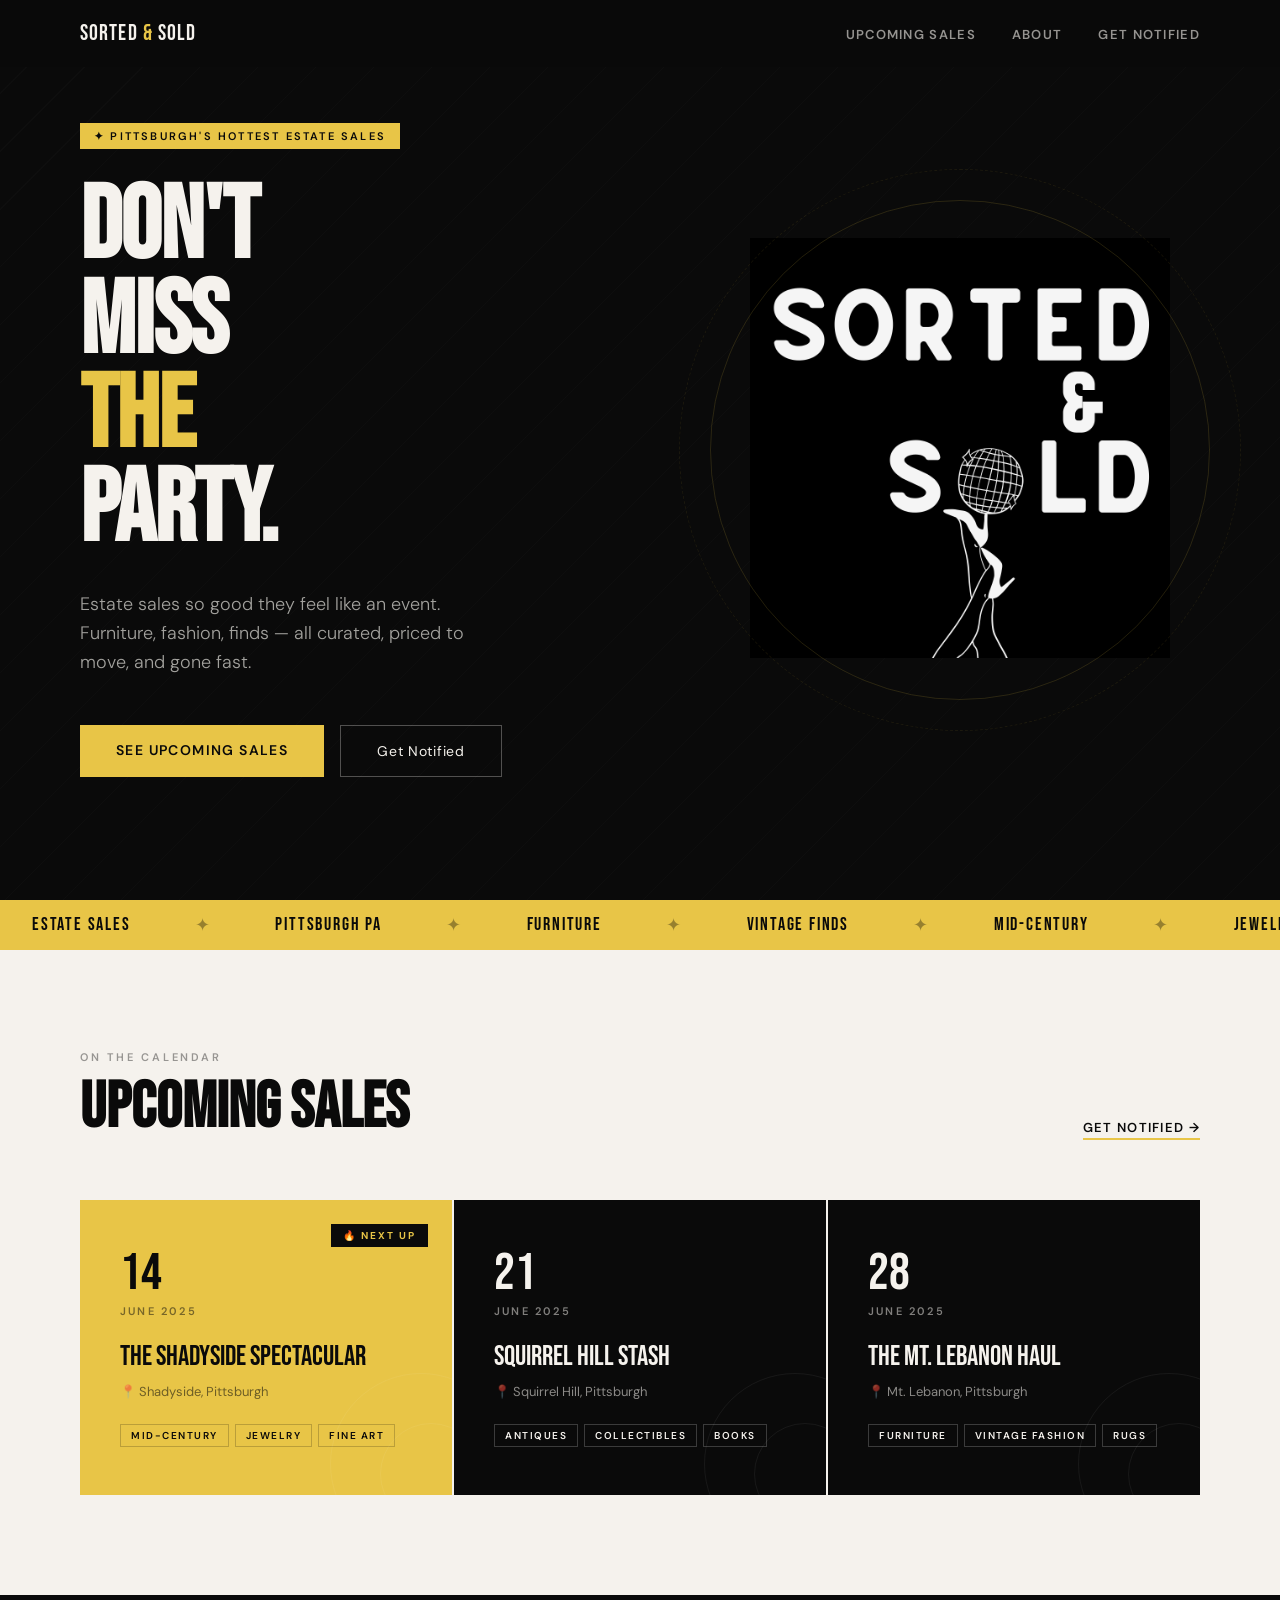
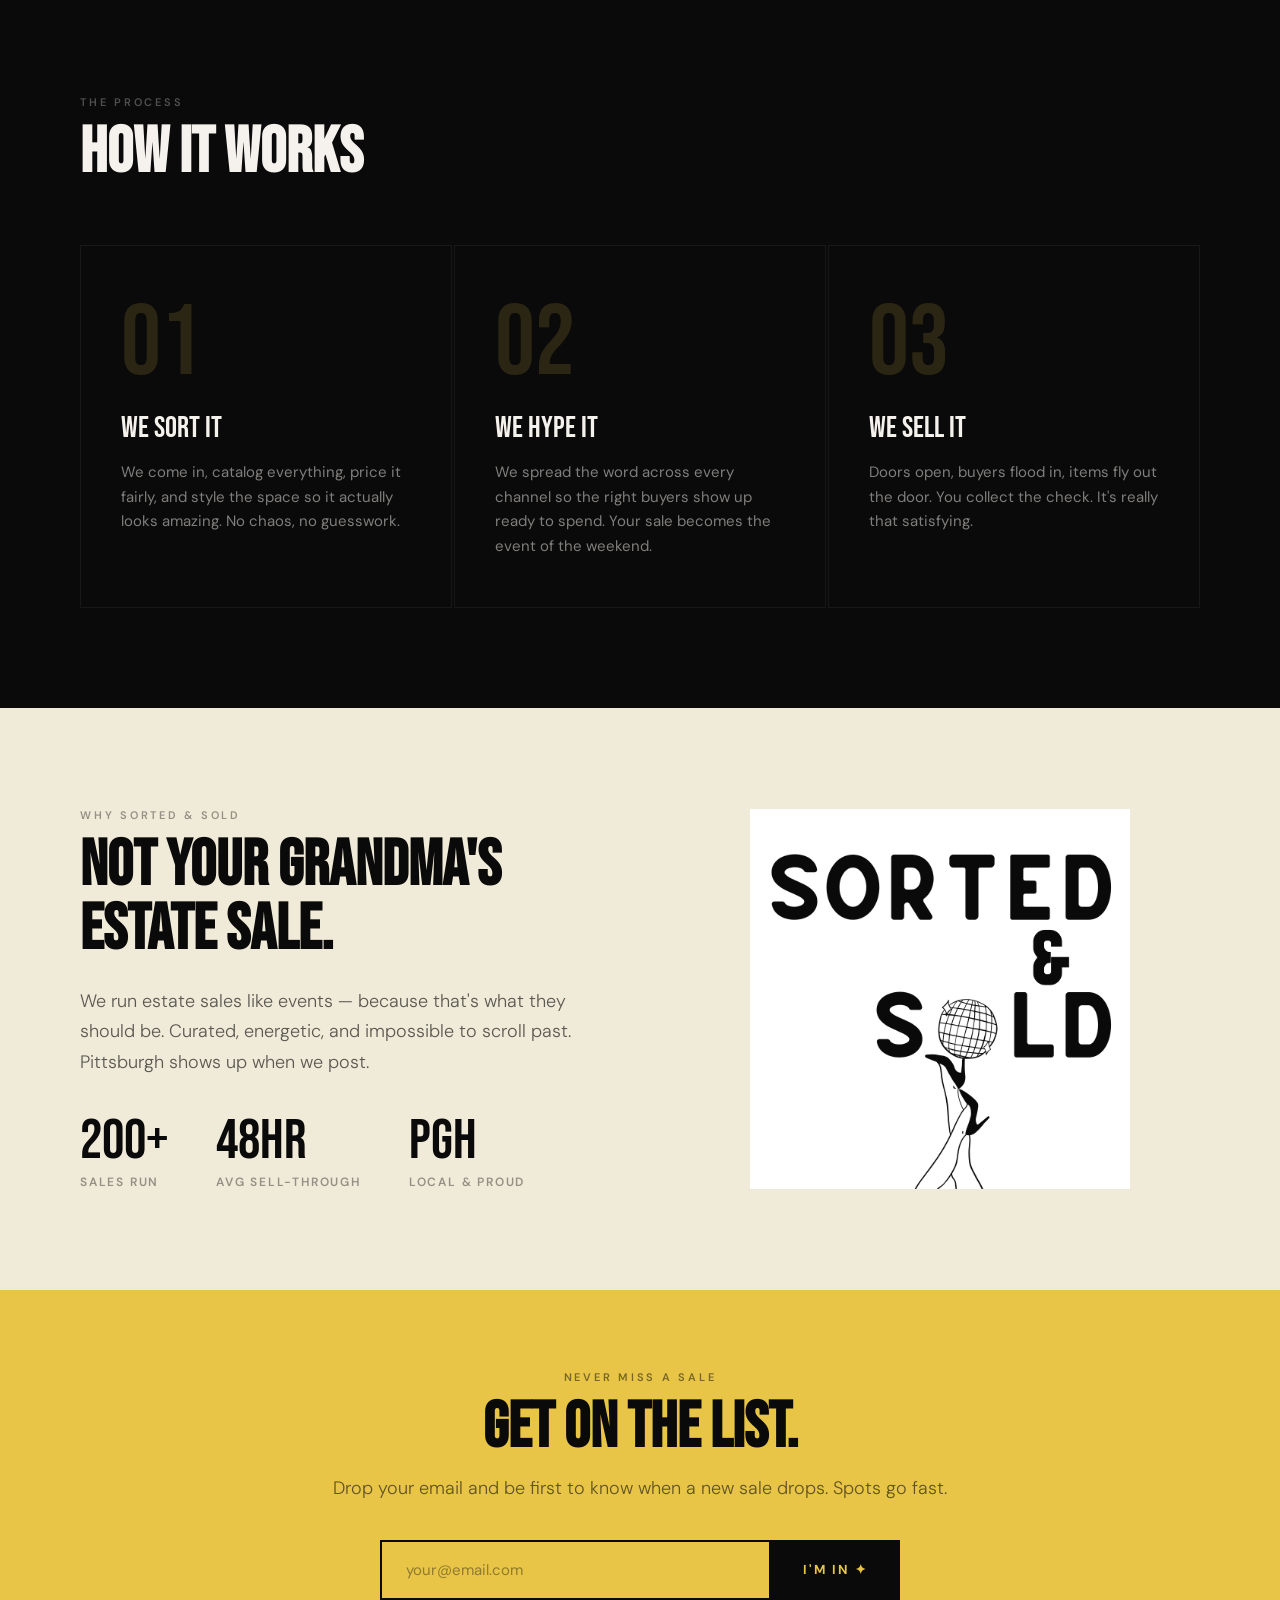
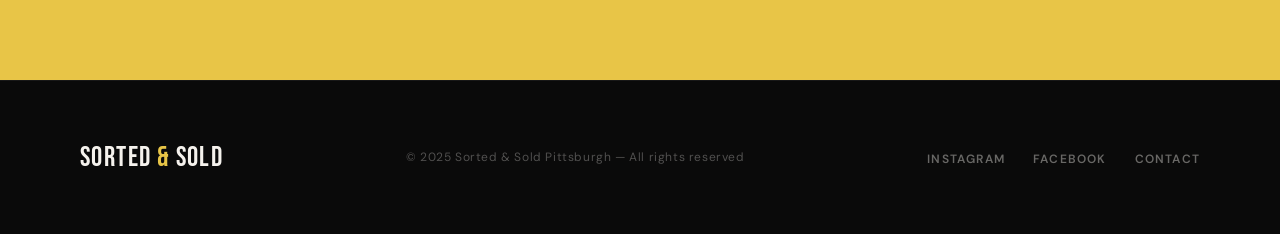
==== commit b1bb380e: "updated logo" ====
--- a/index.html
+++ b/index.html
@@ -3,246 +3,805 @@
 <head>
   <meta charset="UTF-8" />
   <meta name="viewport" content="width=device-width, initial-scale=1.0" />
-  <title>Sorted &amp; Sold — Estate Sales in Pittsburgh</title>
- <meta name = "desciption" content = "Pittsburgh estate sale company specializing in estate liquidation, downsizing, and cleanouts. Full-service estate sales with expert pricing, marketing, and management." />
-  <link rel="stylesheet" href="styles.css" />
+  <title>Sorted & Sold — Pittsburgh's Hottest Estate Sales</title>
+  <link rel="preconnect" href="https://fonts.googleapis.com">
+  <link href="https://fonts.googleapis.com/css2?family=Bebas+Neue&family=DM+Sans:ital,wght@0,300;0,400;0,600;1,300&display=swap" rel="stylesheet">
+  <style>
+    :root {
+      --black: #0a0a0a;
+      --white: #f5f2ed;
+      --cream: #f0ead8;
+      --accent: #e8c547;
+      --pink: #f0a0b0;
+      --text: #1a1a1a;
+    }
+
+    * { margin: 0; padding: 0; box-sizing: border-box; }
+
+    html { scroll-behavior: smooth; }
+
+    body {
+      background: var(--white);
+      color: var(--text);
+      font-family: 'DM Sans', sans-serif;
+      overflow-x: hidden;
+    }
+
+    /* HERO */
+    .hero {
+      min-height: 100vh;
+      background: var(--black);
+      display: grid;
+      grid-template-columns: 1fr 1fr;
+      position: relative;
+      overflow: hidden;
+    }
+
+    .hero::before {
+      content: '';
+      position: absolute;
+      inset: 0;
+      background: repeating-linear-gradient(
+        -45deg,
+        transparent,
+        transparent 40px,
+        rgba(255,255,255,0.015) 40px,
+        rgba(255,255,255,0.015) 41px
+      );
+      pointer-events: none;
+    }
+
+    .hero-left {
+      display: flex;
+      flex-direction: column;
+      justify-content: center;
+      padding: 80px 60px 80px 80px;
+      z-index: 2;
+    }
+
+    .tag {
+      display: inline-block;
+      background: var(--accent);
+      color: var(--black);
+      font-family: 'DM Sans', sans-serif;
+      font-size: 11px;
+      font-weight: 600;
+      letter-spacing: 0.2em;
+      text-transform: uppercase;
+      padding: 6px 14px;
+      margin-bottom: 32px;
+      width: fit-content;
+    }
+
+    .hero-headline {
+      font-family: 'Bebas Neue', sans-serif;
+      font-size: clamp(64px, 8vw, 110px);
+      line-height: 0.92;
+      color: var(--white);
+      letter-spacing: -1px;
+      margin-bottom: 32px;
+    }
+
+    .hero-headline span {
+      color: var(--accent);
+    }
+
+    .hero-sub {
+      font-size: 18px;
+      font-weight: 300;
+      color: rgba(245,242,237,0.65);
+      line-height: 1.6;
+      max-width: 400px;
+      margin-bottom: 48px;
+    }
+
+    .hero-cta {
+      display: flex;
+      gap: 16px;
+      flex-wrap: wrap;
+    }
+
+    .btn-primary {
+      background: var(--accent);
+      color: var(--black);
+      font-family: 'DM Sans', sans-serif;
+      font-weight: 600;
+      font-size: 14px;
+      letter-spacing: 0.1em;
+      text-transform: uppercase;
+      padding: 16px 36px;
+      text-decoration: none;
+      transition: transform 0.2s, box-shadow 0.2s;
+      display: inline-block;
+    }
+
+    .btn-primary:hover {
+      transform: translate(-3px, -3px);
+      box-shadow: 6px 6px 0 rgba(255,255,255,0.15);
+    }
+
+    .btn-ghost {
+      border: 1.5px solid rgba(245,242,237,0.3);
+      color: var(--white);
+      font-family: 'DM Sans', sans-serif;
+      font-weight: 400;
+      font-size: 14px;
+      letter-spacing: 0.05em;
+      padding: 16px 36px;
+      text-decoration: none;
+      transition: border-color 0.2s, color 0.2s;
+      display: inline-block;
+    }
+
+    .btn-ghost:hover {
+      border-color: var(--accent);
+      color: var(--accent);
+    }
+
+    .hero-right {
+      display: flex;
+      align-items: center;
+      justify-content: center;
+      padding: 60px;
+      position: relative;
+      z-index: 2;
+    }
+
+    .logo-wrap {
+      position: relative;
+      animation: float 5s ease-in-out infinite;
+    }
+
+    .logo-wrap img {
+      width: 420px;
+      max-width: 100%;
+      filter: invert(1);
+      mix-blend-mode: screen;
+    }
+
+    @keyframes float {
+      0%, 100% { transform: translateY(0px) rotate(-1deg); }
+      50% { transform: translateY(-18px) rotate(1deg); }
+    }
+
+    .disco-ring {
+      position: absolute;
+      top: 50%;
+      left: 50%;
+      transform: translate(-50%, -50%);
+      width: 500px;
+      height: 500px;
+      border: 1px solid rgba(232,197,71,0.15);
+      border-radius: 50%;
+      animation: spin 20s linear infinite;
+    }
+
+    .disco-ring::after {
+      content: '';
+      position: absolute;
+      top: 50%;
+      left: 50%;
+      transform: translate(-50%, -50%);
+      width: 560px;
+      height: 560px;
+      border: 1px dashed rgba(232,197,71,0.08);
+      border-radius: 50%;
+    }
+
+    @keyframes spin {
+      from { transform: translate(-50%, -50%) rotate(0deg); }
+      to { transform: translate(-50%, -50%) rotate(360deg); }
+    }
+
+    /* MARQUEE */
+    .marquee-bar {
+      background: var(--accent);
+      padding: 14px 0;
+      overflow: hidden;
+      white-space: nowrap;
+    }
+
+    .marquee-track {
+      display: inline-flex;
+      animation: marquee 18s linear infinite;
+    }
+
+    .marquee-track span {
+      font-family: 'Bebas Neue', sans-serif;
+      font-size: 18px;
+      letter-spacing: 0.1em;
+      color: var(--black);
+      padding: 0 32px;
+    }
+
+    .marquee-track .dot {
+      color: rgba(0,0,0,0.35);
+    }
+
+    @keyframes marquee {
+      from { transform: translateX(0); }
+      to { transform: translateX(-50%); }
+    }
+
+    /* UPCOMING SALES */
+    .section {
+      padding: 100px 80px;
+    }
+
+    .section-header {
+      display: flex;
+      justify-content: space-between;
+      align-items: flex-end;
+      margin-bottom: 60px;
+    }
+
+    .section-label {
+      font-size: 11px;
+      font-weight: 600;
+      letter-spacing: 0.25em;
+      text-transform: uppercase;
+      color: rgba(10,10,10,0.4);
+      margin-bottom: 12px;
+    }
+
+    .section-title {
+      font-family: 'Bebas Neue', sans-serif;
+      font-size: clamp(42px, 5vw, 72px);
+      line-height: 1;
+      color: var(--black);
+    }
+
+    .section-link {
+      font-size: 13px;
+      font-weight: 600;
+      letter-spacing: 0.1em;
+      text-transform: uppercase;
+      color: var(--black);
+      text-decoration: none;
+      border-bottom: 2px solid var(--accent);
+      padding-bottom: 2px;
+    }
+
+    .sales-grid {
+      display: grid;
+      grid-template-columns: repeat(auto-fill, minmax(340px, 1fr));
+      gap: 2px;
+    }
+
+    .sale-card {
+      background: var(--black);
+      color: var(--white);
+      padding: 48px 40px;
+      position: relative;
+      overflow: hidden;
+      cursor: pointer;
+      transition: transform 0.3s;
+      text-decoration: none;
+    }
+
+    .sale-card:hover {
+      transform: scale(1.02);
+      z-index: 10;
+    }
+
+    .sale-card::before {
+      content: '';
+      position: absolute;
+      bottom: -60px;
+      right: -60px;
+      width: 180px;
+      height: 180px;
+      border: 1px solid rgba(255,255,255,0.06);
+      border-radius: 50%;
+    }
+
+    .sale-card::after {
+      content: '';
+      position: absolute;
+      bottom: -30px;
+      right: -30px;
+      width: 100px;
+      height: 100px;
+      border: 1px solid rgba(255,255,255,0.06);
+      border-radius: 50%;
+    }
+
+    .sale-card.featured {
+      background: var(--accent);
+      color: var(--black);
+    }
+
+    .sale-date {
+      font-family: 'Bebas Neue', sans-serif;
+      font-size: 52px;
+      line-height: 1;
+      margin-bottom: 4px;
+    }
+
+    .sale-card.featured .sale-date { color: var(--black); }
+
+    .sale-month {
+      font-size: 11px;
+      font-weight: 600;
+      letter-spacing: 0.2em;
+      text-transform: uppercase;
+      opacity: 0.5;
+      margin-bottom: 24px;
+    }
+
+    .sale-name {
+      font-family: 'Bebas Neue', sans-serif;
+      font-size: 28px;
+      margin-bottom: 10px;
+      line-height: 1.1;
+    }
+
+    .sale-location {
+      font-size: 13px;
+      opacity: 0.55;
+      margin-bottom: 24px;
+    }
+
+    .sale-tags {
+      display: flex;
+      flex-wrap: wrap;
+      gap: 6px;
+    }
+
+    .sale-tag {
+      font-size: 10px;
+      font-weight: 600;
+      letter-spacing: 0.15em;
+      text-transform: uppercase;
+      padding: 4px 10px;
+      border: 1px solid rgba(255,255,255,0.2);
+    }
+
+    .sale-card.featured .sale-tag {
+      border-color: rgba(0,0,0,0.2);
+    }
+
+    .hot-badge {
+      position: absolute;
+      top: 24px;
+      right: 24px;
+      background: var(--black);
+      color: var(--accent);
+      font-size: 10px;
+      font-weight: 700;
+      letter-spacing: 0.2em;
+      text-transform: uppercase;
+      padding: 5px 12px;
+    }
+
+    /* HOW IT WORKS */
+    .how-section {
+      background: var(--black);
+      padding: 100px 80px;
+    }
+
+    .how-section .section-title { color: var(--white); }
+    .how-section .section-label { color: rgba(245,242,237,0.3); }
+
+    .steps {
+      display: grid;
+      grid-template-columns: repeat(3, 1fr);
+      gap: 2px;
+      margin-top: 60px;
+    }
+
+    .step {
+      padding: 48px 40px;
+      border: 1px solid rgba(255,255,255,0.06);
+      position: relative;
+    }
+
+    .step-num {
+      font-family: 'Bebas Neue', sans-serif;
+      font-size: 100px;
+      line-height: 1;
+      color: rgba(232,197,71,0.15);
+      margin-bottom: 16px;
+      display: block;
+    }
+
+    .step-title {
+      font-family: 'Bebas Neue', sans-serif;
+      font-size: 30px;
+      color: var(--white);
+      margin-bottom: 14px;
+    }
+
+    .step-body {
+      font-size: 15px;
+      color: rgba(245,242,237,0.5);
+      line-height: 1.65;
+    }
+
+    /* VIBE SECTION */
+    .vibe-section {
+      padding: 100px 80px;
+      background: var(--cream);
+      display: grid;
+      grid-template-columns: 1fr 1fr;
+      gap: 80px;
+      align-items: center;
+    }
+
+    .vibe-text .section-title { margin-bottom: 24px; }
+
+    .vibe-body {
+      font-size: 18px;
+      font-weight: 300;
+      line-height: 1.7;
+      color: rgba(10,10,10,0.65);
+      margin-bottom: 36px;
+    }
+
+    .vibe-stats {
+      display: flex;
+      gap: 48px;
+    }
+
+    .stat-num {
+      font-family: 'Bebas Neue', sans-serif;
+      font-size: 56px;
+      line-height: 1;
+      color: var(--black);
+    }
+
+    .stat-label {
+      font-size: 12px;
+      font-weight: 600;
+      letter-spacing: 0.15em;
+      text-transform: uppercase;
+      color: rgba(10,10,10,0.4);
+      margin-top: 4px;
+    }
+
+    .vibe-logo {
+      display: flex;
+      justify-content: center;
+      align-items: center;
+    }
+
+    .vibe-logo img {
+      width: 380px;
+      max-width: 100%;
+      animation: float 6s ease-in-out infinite;
+      animation-delay: -2s;
+    }
+
+    /* EMAIL */
+    .email-section {
+      background: var(--accent);
+      padding: 80px;
+      text-align: center;
+    }
+
+    .email-section .section-title { margin-bottom: 16px; }
+
+    .email-sub {
+      font-size: 18px;
+      font-weight: 300;
+      color: rgba(10,10,10,0.6);
+      margin-bottom: 40px;
+    }
+
+    .email-form {
+      display: flex;
+      justify-content: center;
+      gap: 0;
+      max-width: 520px;
+      margin: 0 auto;
+    }
+
+    .email-form input {
+      flex: 1;
+      padding: 18px 24px;
+      border: 2px solid var(--black);
+      background: transparent;
+      font-family: 'DM Sans', sans-serif;
+      font-size: 15px;
+      outline: none;
+    }
+
+    .email-form input::placeholder { color: rgba(10,10,10,0.4); }
+
+    .email-form button {
+      background: var(--black);
+      color: var(--accent);
+      border: none;
+      padding: 18px 32px;
+      font-family: 'DM Sans', sans-serif;
+      font-weight: 700;
+      font-size: 13px;
+      letter-spacing: 0.15em;
+      text-transform: uppercase;
+      cursor: pointer;
+      transition: background 0.2s;
+    }
+
+    .email-form button:hover { background: #1a1a1a; }
+
+    /* NAV */
+    nav {
+      position: fixed;
+      top: 0;
+      left: 0;
+      right: 0;
+      z-index: 100;
+      padding: 20px 80px;
+      display: flex;
+      justify-content: space-between;
+      align-items: center;
+      background: rgba(10,10,10,0.85);
+      backdrop-filter: blur(12px);
+    }
+
+    .nav-logo {
+      font-family: 'Bebas Neue', sans-serif;
+      font-size: 22px;
+      color: var(--white);
+      letter-spacing: 0.05em;
+      text-decoration: none;
+    }
+
+    .nav-logo span { color: var(--accent); }
+
+    .nav-links {
+      display: flex;
+      gap: 36px;
+      list-style: none;
+    }
+
+    .nav-links a {
+      font-size: 13px;
+      font-weight: 600;
+      letter-spacing: 0.1em;
+      text-transform: uppercase;
+      color: rgba(245,242,237,0.6);
+      text-decoration: none;
+      transition: color 0.2s;
+    }
+
+    .nav-links a:hover { color: var(--accent); }
+
+    /* FOOTER */
+    footer {
+      background: var(--black);
+      padding: 60px 80px;
+      display: flex;
+      justify-content: space-between;
+      align-items: center;
+      border-top: 1px solid rgba(255,255,255,0.06);
+    }
+
+    .footer-brand {
+      font-family: 'Bebas Neue', sans-serif;
+      font-size: 28px;
+      color: var(--white);
+      letter-spacing: 0.05em;
+    }
+
+    .footer-brand span { color: var(--accent); }
+
+    .footer-copy {
+      font-size: 12px;
+      color: rgba(245,242,237,0.3);
+      letter-spacing: 0.05em;
+    }
+
+    .footer-links {
+      display: flex;
+      gap: 28px;
+      list-style: none;
+    }
+
+    .footer-links a {
+      font-size: 12px;
+      font-weight: 600;
+      letter-spacing: 0.1em;
+      text-transform: uppercase;
+      color: rgba(245,242,237,0.4);
+      text-decoration: none;
+      transition: color 0.2s;
+    }
+
+    .footer-links a:hover { color: var(--accent); }
+
+    @media (max-width: 900px) {
+      nav { padding: 16px 24px; }
+      .hero { grid-template-columns: 1fr; min-height: auto; padding-top: 80px; }
+      .hero-left { padding: 60px 24px 40px; }
+      .hero-right { padding: 0 24px 60px; }
+      .logo-wrap img { width: 280px; }
+      .section { padding: 60px 24px; }
+      .section-header { flex-direction: column; align-items: flex-start; gap: 20px; }
+      .steps { grid-template-columns: 1fr; }
+      .vibe-section { grid-template-columns: 1fr; padding: 60px 24px; }
+      .vibe-logo { display: none; }
+      .email-section { padding: 60px 24px; }
+      .email-form { flex-direction: column; }
+      footer { flex-direction: column; gap: 24px; text-align: center; padding: 40px 24px; }
+      .how-section { padding: 60px 24px; }
+    }
+  </style>
 </head>
 <body>
 
-<!-- ══════════ NAV ══════════ -->
-<nav id="mainNav">
-  <a class="logo-wrap" href="/">
-    <div class="logo-wordmark">
-      Sorted &amp; Sold
-      <span class="logo-sparkle-group">
-        <span class="sparkle"><svg width="18" height="18" viewBox="0 0 24 24"><path d="M12 2 L13.5 10.5 L22 12 L13.5 13.5 L12 22 L10.5 13.5 L2 12 L10.5 10.5 Z" fill="#e8a020"/></svg></span>
-        <span class="sparkle"><svg width="14" height="14" viewBox="0 0 24 24"><path d="M12 2 L13.5 10.5 L22 12 L13.5 13.5 L12 22 L10.5 13.5 L2 12 L10.5 10.5 Z" fill="#f5bb4a"/></svg></span>
-        <span class="sparkle"><svg width="10" height="10" viewBox="0 0 24 24"><path d="M12 2 L13.5 10.5 L22 12 L13.5 13.5 L12 22 L10.5 13.5 L2 12 L10.5 10.5 Z" fill="#e8a020"/></svg></span>
-      </span>
-    </div>
-    <span class="logo-tagline">Estate Sales · Pittsburgh</span>
-  </a>
-  <ul class="nav-links" id="navLinks">
-    <li><a href="/" data-page="/">Home</a></li>
-    <li><a href="about.html" data-page="about.html">About</a></li>
-    <li><a href="events.html" data-page="events.html">Events</a></li>
-    <li><a href="contact.html" data-page="contact.html" class="nav-cta">Get Started</a></li>
+<nav>
+  <a href="#" class="nav-logo">Sorted <span>&</span> Sold</a>
+  <ul class="nav-links">
+    <li><a href="#sales">Upcoming Sales</a></li>
+    <li><a href="#about">About</a></li>
+    <li><a href="#notify">Get Notified</a></li>
   </ul>
-  <div class="hamburger" id="hamburger"><span></span><span></span><span></span></div>
 </nav>
 
-<!-- ══════════ HERO ══════════ -->
+<!-- HERO -->
 <section class="hero">
-  <div class="hero-bg-pattern"></div>
-  <div class="hero-texture"></div>
-  <div class="hero-content">
-    <span class="hero-eyebrow">Pittsburgh's Favorite Estate Sales</span>
-    <div class="hero-title-wrap">
-      <h1 class="hero-title"><em>Sorted</em>
-      <div class="hero-amp">&amp;</div>
-     Sold</h1>
-    </div>
-    <div class="hero-sparkles-big">
-      <svg width="28" height="28" viewBox="0 0 24 24"><path d="M12 2 L13.5 10.5 L22 12 L13.5 13.5 L12 22 L10.5 13.5 L2 12 L10.5 10.5 Z" fill="#e8a020"/></svg>
-      <svg width="22" height="22" viewBox="0 0 24 24"><path d="M12 2 L13.5 10.5 L22 12 L13.5 13.5 L12 22 L10.5 13.5 L2 12 L10.5 10.5 Z" fill="#f5bb4a"/></svg>
-      <svg width="16" height="16" viewBox="0 0 24 24"><path d="M12 2 L13.5 10.5 L22 12 L13.5 13.5 L12 22 L10.5 13.5 L2 12 L10.5 10.5 Z" fill="#e8a020"/></svg>
-    </div>
-    <p class="hero-subtitle">Turning someone's lifetime of treasures into your next great find.</p>
-    <div class="hero-actions">
-      <a href="events.html" class="btn btn-gold">See Upcoming Sales</a>
-      <a href="contact.html" class="btn btn-outline-white">List Your Estate</a>
+  <div class="hero-left">
+    <span class="tag">✦ Pittsburgh's Hottest Estate Sales</span>
+    <h1 class="hero-headline">Don't<br>Miss<br><span>The</span><br>Party.</h1>
+    <p class="hero-sub">Estate sales so good they feel like an event. Furniture, fashion, finds — all curated, priced to move, and gone fast.</p>
+    <div class="hero-cta">
+      <a href="#sales" class="btn-primary">See Upcoming Sales</a>
+      <a href="#notify" class="btn-ghost">Get Notified</a>
     </div>
   </div>
-  <div class="hero-scroll">Scroll</div>
-</section>
-
-<!-- ══════════ TICKER ══════════ -->
-<div class="ticker-strip">
-  <div class="ticker-inner">
-    <span class="ticker-item">Fine Art &amp; Paintings</span><span class="ticker-dot">✦</span>
-    <span class="ticker-item">Antique Furniture</span><span class="ticker-dot">✦</span>
-    <span class="ticker-item">Jewelry &amp; Watches</span><span class="ticker-dot">✦</span>
-    <span class="ticker-item">China &amp; Porcelain</span><span class="ticker-dot">✦</span>
-    <span class="ticker-item">Mid-Century Finds</span><span class="ticker-dot">✦</span>
-    <span class="ticker-item">Silver &amp; Flatware</span><span class="ticker-dot">✦</span>
-    <span class="ticker-item">Rugs &amp; Textiles</span><span class="ticker-dot">✦</span>
-    <span class="ticker-item">Books &amp; Libraries</span><span class="ticker-dot">✦</span>
-    <span class="ticker-item">Collectibles &amp; Memorabilia</span><span class="ticker-dot">✦</span>
-    <!-- duplicate for seamless loop -->
-    <span class="ticker-item">Fine Art &amp; Paintings</span><span class="ticker-dot">✦</span>
-    <span class="ticker-item">Antique Furniture</span><span class="ticker-dot">✦</span>
-    <span class="ticker-item">Jewelry &amp; Watches</span><span class="ticker-dot">✦</span>
-    <span class="ticker-item">China &amp; Porcelain</span><span class="ticker-dot">✦</span>
-    <span class="ticker-item">Mid-Century Finds</span><span class="ticker-dot">✦</span>
-    <span class="ticker-item">Silver &amp; Flatware</span><span class="ticker-dot">✦</span>
-    <span class="ticker-item">Rugs &amp; Textiles</span><span class="ticker-dot">✦</span>
-    <span class="ticker-item">Books &amp; Libraries</span><span class="ticker-dot">✦</span>
-    <span class="ticker-item">Collectibles &amp; Memorabilia</span><span class="ticker-dot">✦</span>
-  </div>
-</div>
-
-<!-- ══════════ WHY US ══════════ -->
-<section class="why-us">
-  <div class="why-us-header">
-    <span class="section-label">Why Shoppers Love Us</span>
-    <h2>The Sale You Don't Want<br>to <em>Miss</em></h2>
-  </div>
-  <div class="features-grid">
-    <div class="feature-card">
-      <div class="feature-num">01</div>
-      <h3>Carefully Priced</h3>
-      <p>Every item is researched and fairly priced, with no inflated "estate" markups. We want things to sell, which means you get real deals on real treasures.</p>
-    </div>
-    <div class="feature-card">
-      <div class="feature-num">02</div>
-      <h3>Beautifully Staged</h3>
-      <p>We stage every sale like a boutique shop, not a garage dump. You'll browse a clean, well-lit space where you can actually see what you're buying.</p>
-    </div>
-    <div class="feature-card">
-      <div class="feature-num">03</div>
-      <h3>Something for Everyone</h3>
-      <p>From grandma's sterling silver to that 1970s lamp you've been hunting for. Our sales span every taste, era, and budget.</p>
-    </div>
-    <div class="feature-card">
-      <div class="feature-num">04</div>
-      <h3>Open to the Public</h3>
-      <p>No membership, no appointment, no password. Just show up during sale hours and start digging. Everyone's welcome.</p>
-    </div>
-    <div class="feature-card">
-      <div class="feature-num">05</div>
-      <h3>Know Before You Go</h3>
-      <p>We post detailed listings with photos in advance so you can scope things out and plan your visit like a pro treasure hunter.</p>
-    </div>
-    <div class="feature-card">
-      <div class="feature-num">06</div>
-      <h3>Good People Running It</h3>
-      <p>We're your neighbors. We care about the families we work with and the community we sell in. You'll feel that the moment you walk in.</p>
+  <div class="hero-right">
+    <div class="disco-ring"></div>
+    <div class="logo-wrap">
+      <img src="[data-uri]" alt="Sorted & Sold Logo" />
     </div>
   </div>
 </section>
 
-<!-- ══════════ PROCESS ══════════ -->
-<section class="process-strip">
-  <div class="process-inner">
-    <span class="section-label">How It Works (For Estates)</span>
-    <h2>From Overwhelmed<br>to <em>Done &amp; Paid</em></h2>
-    <div class="steps">
-      <div class="step">
-        <div class="step-circle">I</div>
-        <h4>Free Consult</h4>
-        <p>We come to you, walk the estate, and give you an honest assessment. Zero pressure, zero cost.</p>
+<!-- MARQUEE -->
+<div class="marquee-bar">
+  <div class="marquee-track">
+    <span>Estate Sales</span><span class="dot">✦</span>
+    <span>Pittsburgh PA</span><span class="dot">✦</span>
+    <span>Furniture</span><span class="dot">✦</span>
+    <span>Vintage Finds</span><span class="dot">✦</span>
+    <span>Mid-Century</span><span class="dot">✦</span>
+    <span>Jewelry</span><span class="dot">✦</span>
+    <span>Art & Decor</span><span class="dot">✦</span>
+    <span>Collectibles</span><span class="dot">✦</span>
+    <span>Can't Miss Events</span><span class="dot">✦</span>
+    <span>Estate Sales</span><span class="dot">✦</span>
+    <span>Pittsburgh PA</span><span class="dot">✦</span>
+    <span>Furniture</span><span class="dot">✦</span>
+    <span>Vintage Finds</span><span class="dot">✦</span>
+    <span>Mid-Century</span><span class="dot">✦</span>
+    <span>Jewelry</span><span class="dot">✦</span>
+    <span>Art & Decor</span><span class="dot">✦</span>
+    <span>Collectibles</span><span class="dot">✦</span>
+    <span>Can't Miss Events</span><span class="dot">✦</span>
+  </div>
+</div>
+
+<!-- UPCOMING SALES -->
+<section class="section" id="sales">
+  <div class="section-header">
+    <div>
+      <p class="section-label">On The Calendar</p>
+      <h2 class="section-title">Upcoming Sales</h2>
+    </div>
+    <a href="#notify" class="section-link">Get Notified →</a>
+  </div>
+  <div class="sales-grid">
+
+    <a href="#" class="sale-card featured">
+      <div class="hot-badge">🔥 Next Up</div>
+      <div class="sale-date">14</div>
+      <div class="sale-month">June 2025</div>
+      <div class="sale-name">The Shadyside Spectacular</div>
+      <div class="sale-location">📍 Shadyside, Pittsburgh</div>
+      <div class="sale-tags">
+        <span class="sale-tag">Mid-Century</span>
+        <span class="sale-tag">Jewelry</span>
+        <span class="sale-tag">Fine Art</span>
       </div>
-      <div class="step">
-        <div class="step-circle">II</div>
-        <h4>We Handle Everything</h4>
-        <p>Pricing, staging, marketing, setup: we do the heavy lifting so you don't have to.</p>
+    </a>
+
+    <a href="#" class="sale-card">
+      <div class="sale-date">21</div>
+      <div class="sale-month">June 2025</div>
+      <div class="sale-name">Squirrel Hill Stash</div>
+      <div class="sale-location">📍 Squirrel Hill, Pittsburgh</div>
+      <div class="sale-tags">
+        <span class="sale-tag">Antiques</span>
+        <span class="sale-tag">Collectibles</span>
+        <span class="sale-tag">Books</span>
       </div>
-      <div class="step">
-        <div class="step-circle">III</div>
-        <h4>Sale Day(s)</h4>
-        <p>We run a smooth, professional sale and keep you in the loop throughout the whole event.</p>
+    </a>
+
+    <a href="#" class="sale-card">
+      <div class="sale-date">28</div>
+      <div class="sale-month">June 2025</div>
+      <div class="sale-name">The Mt. Lebanon Haul</div>
+      <div class="sale-location">📍 Mt. Lebanon, Pittsburgh</div>
+      <div class="sale-tags">
+        <span class="sale-tag">Furniture</span>
+        <span class="sale-tag">Vintage Fashion</span>
+        <span class="sale-tag">Rugs</span>
       </div>
-      <div class="step">
-        <div class="step-circle">IV</div>
-        <h4>You Get Paid</h4>
-        <p>Clear accounting, fast payment, and we leave the place clean. Simple as that.</p>
+    </a>
+
+  </div>
+</section>
+
+<!-- HOW IT WORKS -->
+<section class="how-section" id="about">
+  <p class="section-label">The Process</p>
+  <h2 class="section-title" style="color:var(--white)">How It Works</h2>
+  <div class="steps">
+    <div class="step">
+      <span class="step-num">01</span>
+      <div class="step-title">We Sort It</div>
+      <p class="step-body">We come in, catalog everything, price it fairly, and style the space so it actually looks amazing. No chaos, no guesswork.</p>
+    </div>
+    <div class="step">
+      <span class="step-num">02</span>
+      <div class="step-title">We Hype It</div>
+      <p class="step-body">We spread the word across every channel so the right buyers show up ready to spend. Your sale becomes the event of the weekend.</p>
+    </div>
+    <div class="step">
+      <span class="step-num">03</span>
+      <div class="step-title">We Sell It</div>
+      <p class="step-body">Doors open, buyers flood in, items fly out the door. You collect the check. It's really that satisfying.</p>
+    </div>
+  </div>
+</section>
+
+<!-- VIBE SECTION -->
+<section class="vibe-section">
+  <div class="vibe-text">
+    <p class="section-label">Why Sorted & Sold</p>
+    <h2 class="section-title">Not Your Grandma's Estate Sale.</h2>
+    <p class="vibe-body">We run estate sales like events — because that's what they should be. Curated, energetic, and impossible to scroll past. Pittsburgh shows up when we post.</p>
+    <div class="vibe-stats">
+      <div>
+        <div class="stat-num">200+</div>
+        <div class="stat-label">Sales Run</div>
+      </div>
+      <div>
+        <div class="stat-num">48hr</div>
+        <div class="stat-label">Avg Sell-Through</div>
+      </div>
+      <div>
+        <div class="stat-num">PGH</div>
+        <div class="stat-label">Local & Proud</div>
       </div>
     </div>
   </div>
-</section>
-
-<!-- ══════════ CREDIBILITY ══════════ -->
-<section class="credibility-section">
-  <span class="section-label">Why Trust Us</span>
-  <h2>We're New. And We're <em>Ready</em></h2>
-  <p class="cred-intro">Sorted &amp; Sold is a fresh business bringing fresh energy to Pittsburgh estate sales. We may not have decades of history, but we have something just as valuable: deep expertise, genuine care, and zero bad habits from doing things the old way.</p>
-  <div class="cred-grid">
-    <div class="cred-card">
-      <div class="cred-icon">🔍</div>
-      <h3>Research-Driven Pricing</h3>
-      <p>We don't guess. Every item is researched using current market data, comparable sales, and category expertise, so your estate earns what it's actually worth, and buyers pay a fair price.</p>
-    </div>
-    <div class="cred-card">
-      <div class="cred-icon">📣</div>
-      <h3>Modern Marketing</h3>
-      <p>We promote every sale through local listings, social media, email, and community networks. The right buyers find your sale before it even opens.</p>
-    </div>
-    <div class="cred-card">
-      <div class="cred-icon">🤝</div>
-      <h3>Total Transparency</h3>
-      <p>One straightforward commission, no surprise fees, no fine print. We tell you exactly how it works on day one and stick to it. What we say is what you get.</p>
-    </div>
+  <div class="vibe-logo">
+    <img src="[data-uri]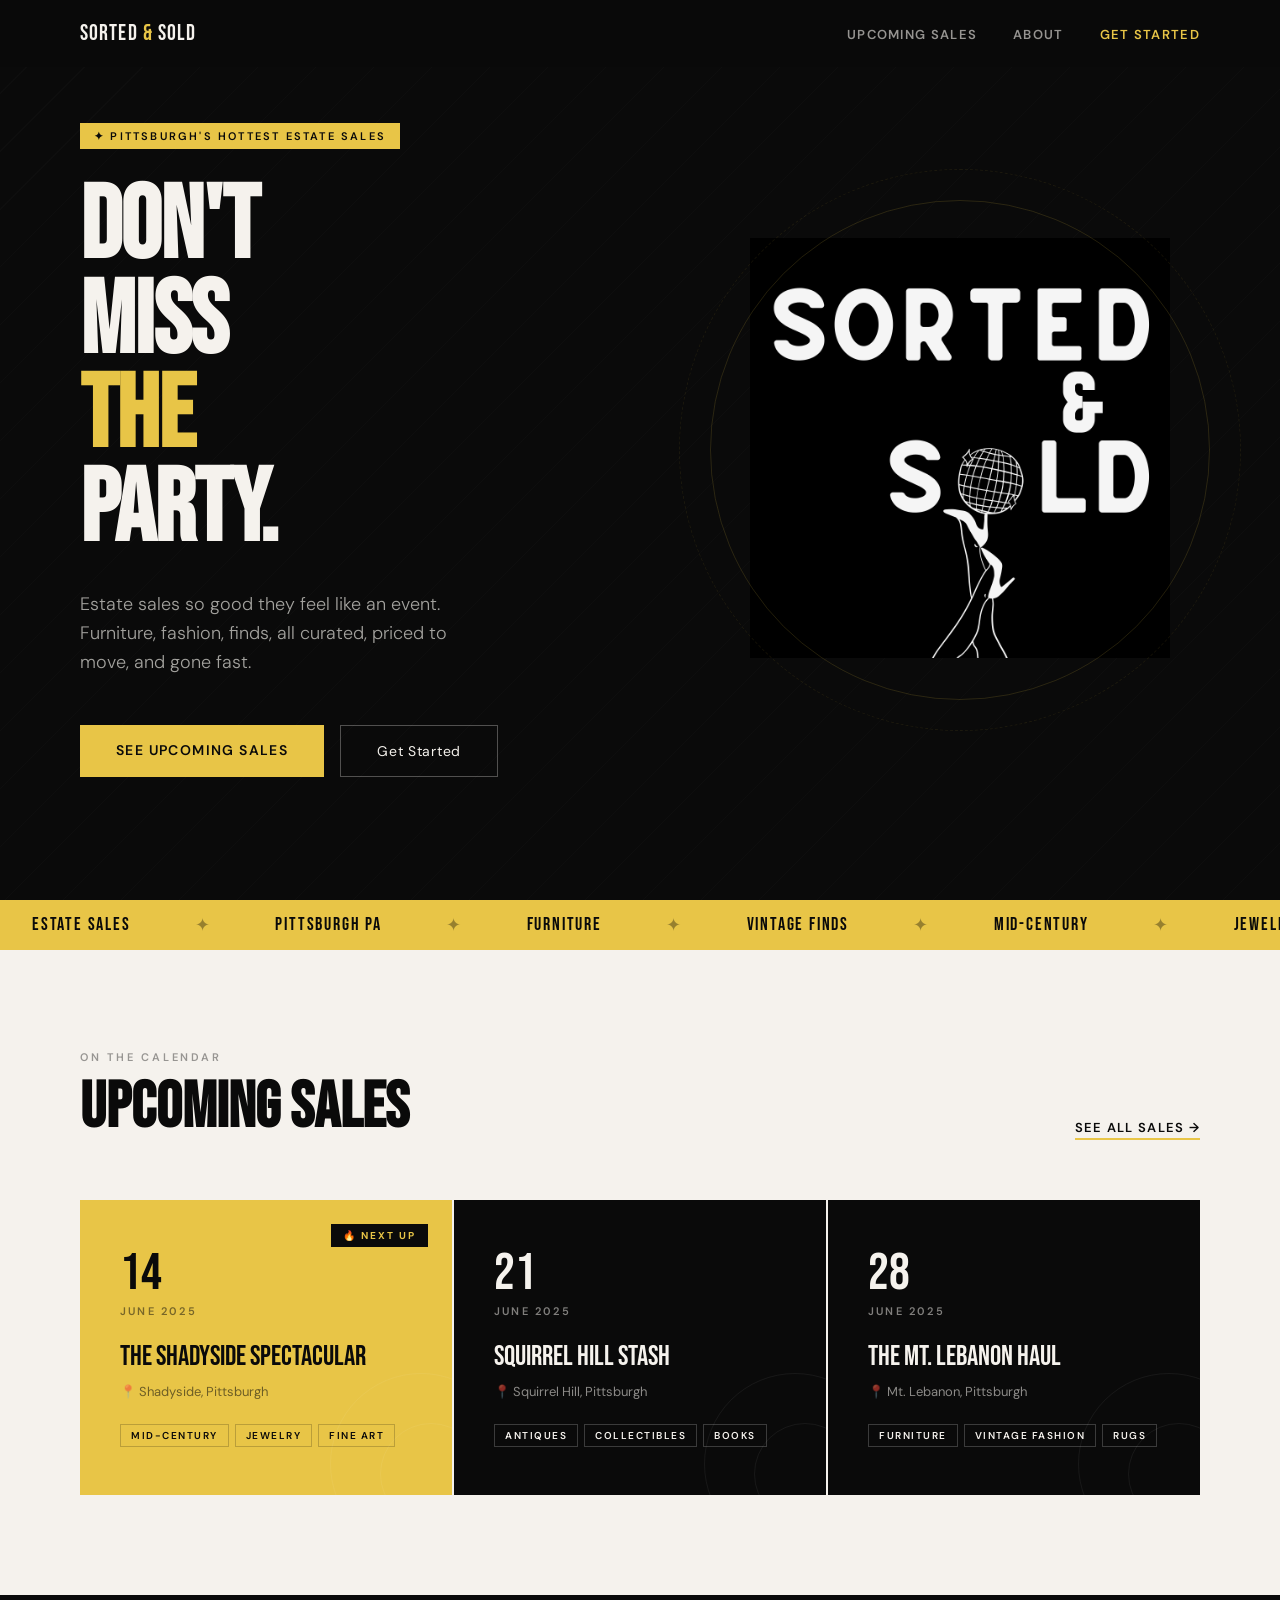
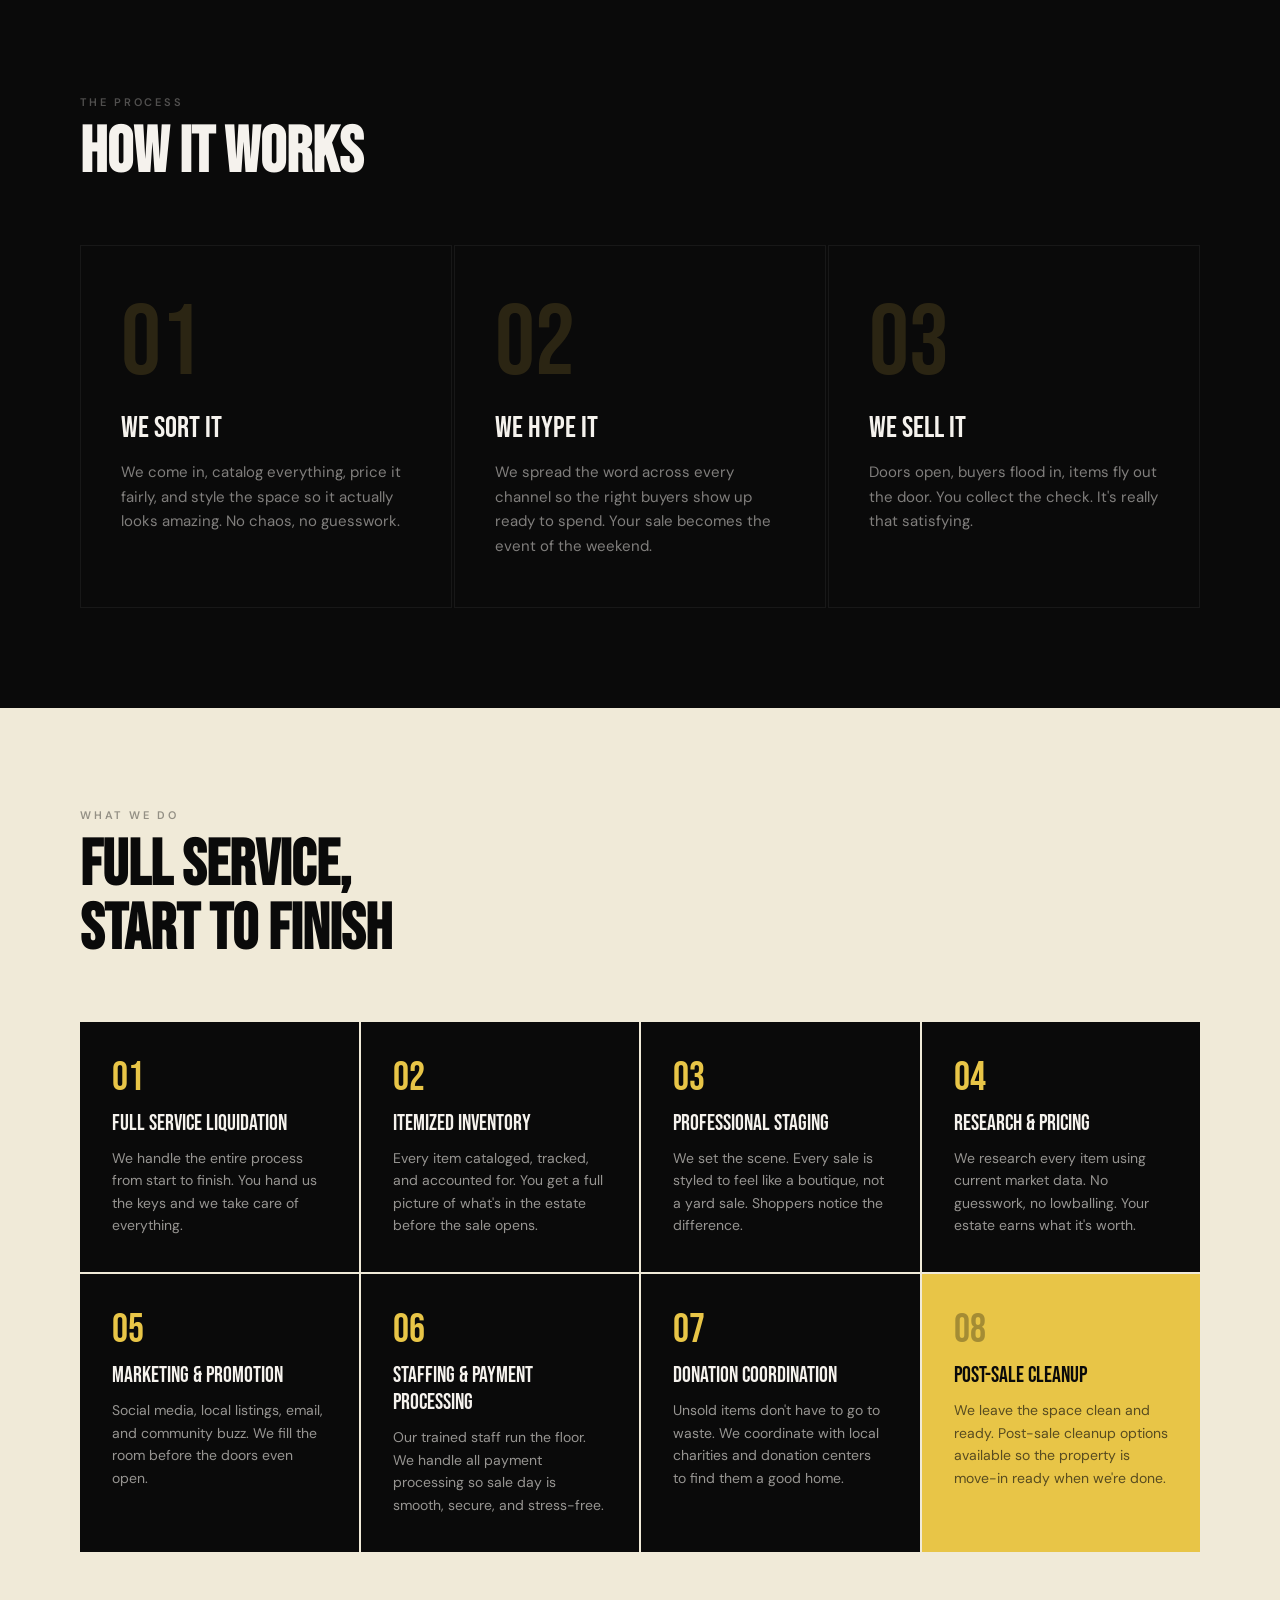
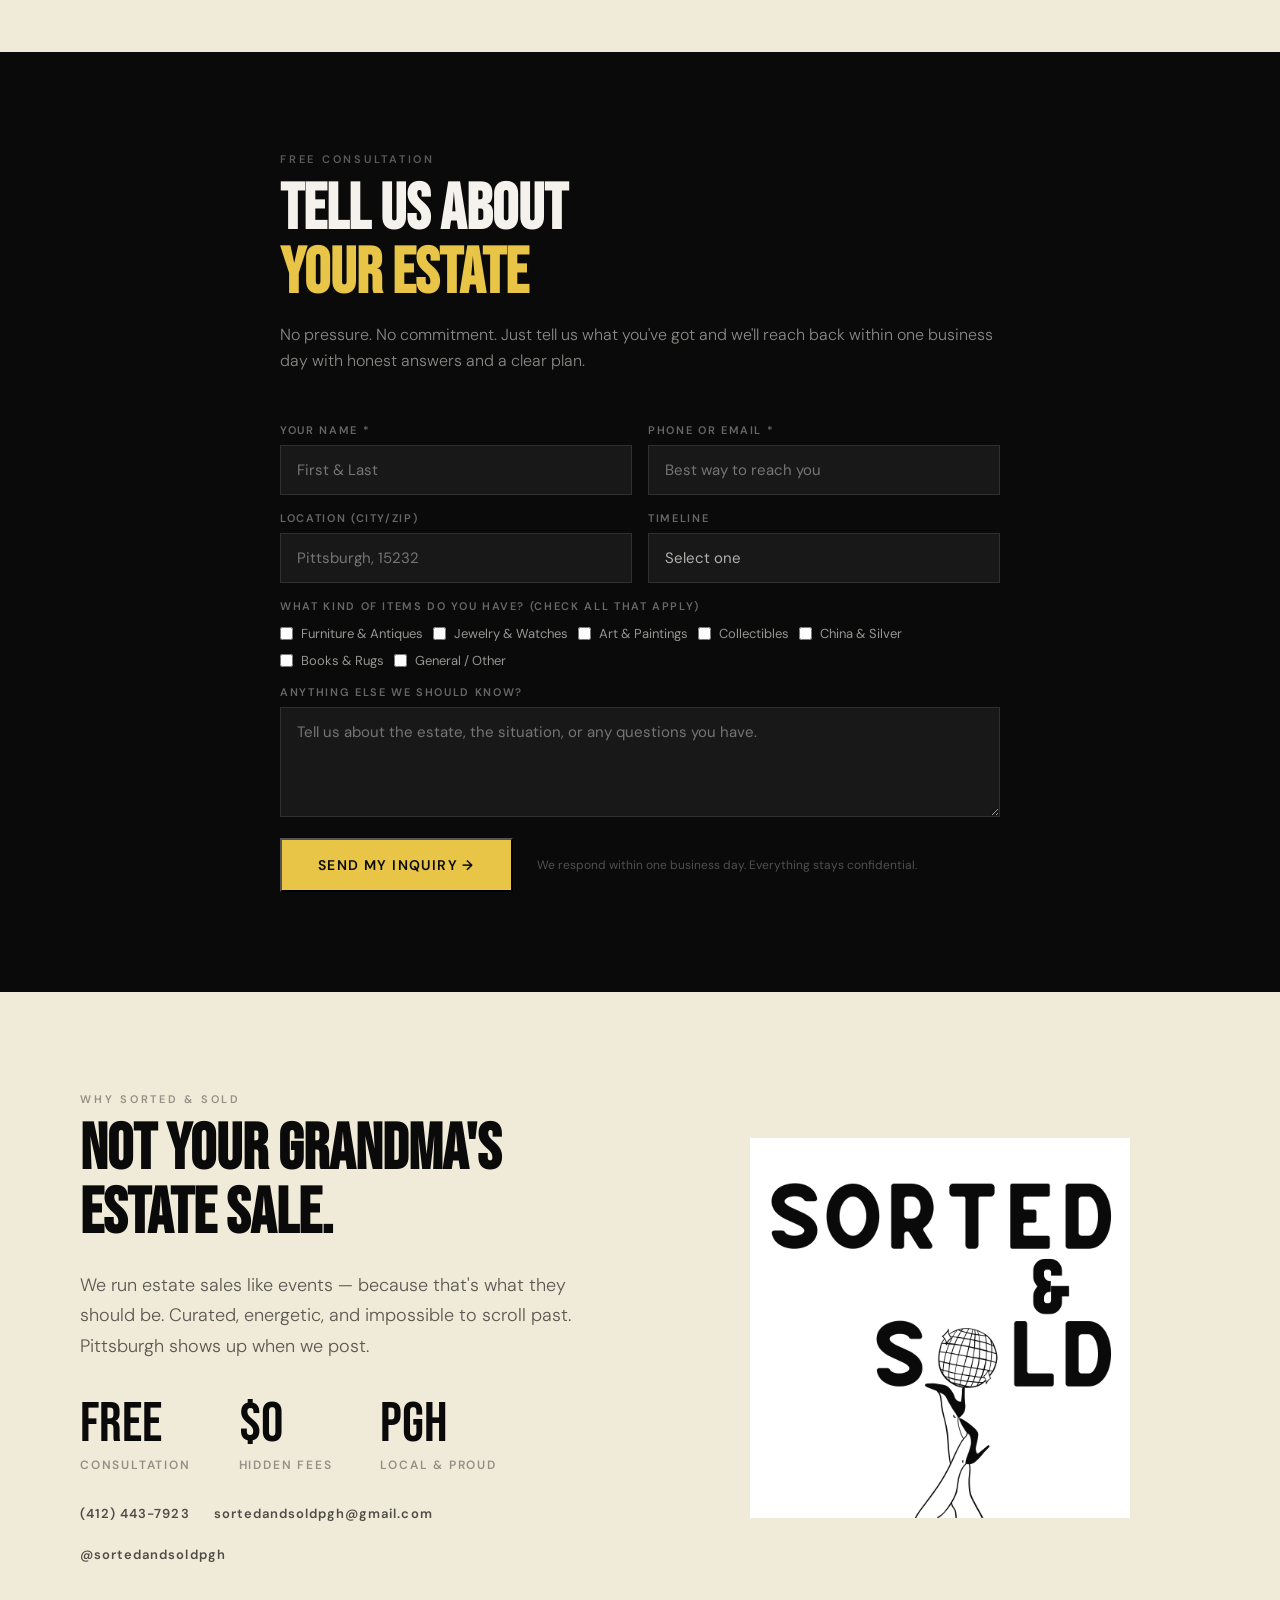
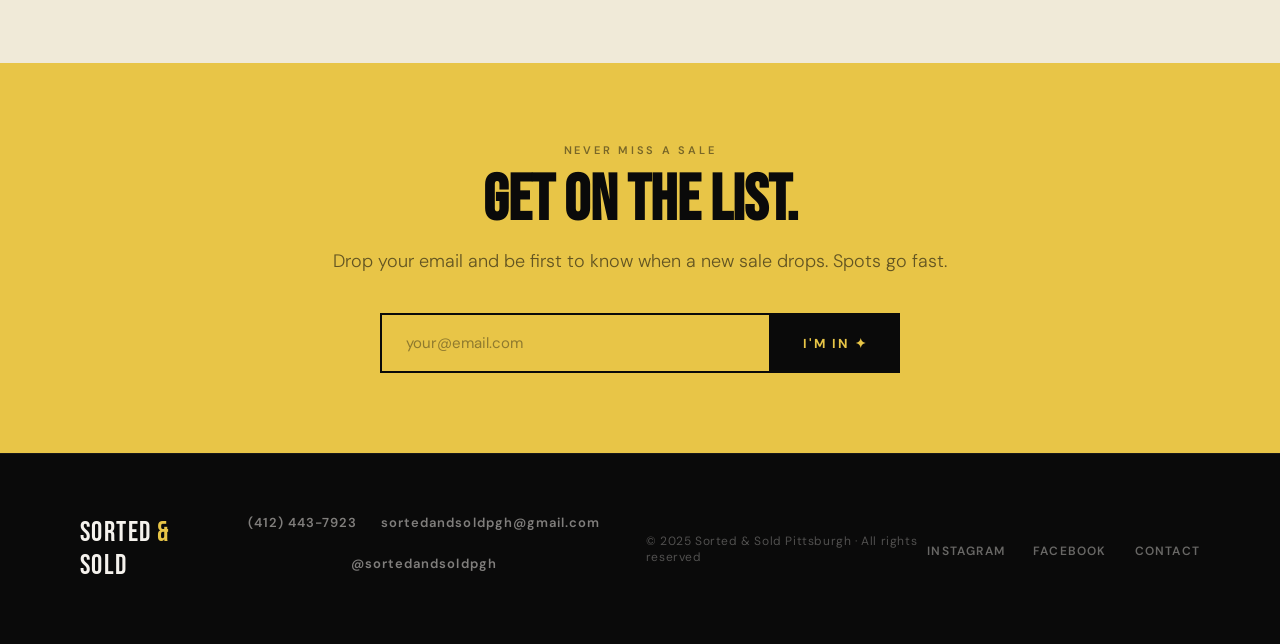
==== commit 39c6c068: "Redesign all pages to match new bold aesthetic, add services and consult form - Rebuild about, conta" ====
--- a/index.html
+++ b/index.html
@@ -631,11 +631,11 @@
 <body>
 
 <nav>
-  <a href="#" class="nav-logo">Sorted <span>&</span> Sold</a>
+  <a href="/" class="nav-logo">Sorted <span>&</span> Sold</a>
   <ul class="nav-links">
-    <li><a href="#sales">Upcoming Sales</a></li>
-    <li><a href="#about">About</a></li>
-    <li><a href="#notify">Get Notified</a></li>
+    <li><a href="events.html">Upcoming Sales</a></li>
+    <li><a href="about.html">About</a></li>
+    <li><a href="contact.html" style="color:var(--accent)">Get Started</a></li>
   </ul>
 </nav>
 
@@ -644,10 +644,10 @@
   <div class="hero-left">
     <span class="tag">✦ Pittsburgh's Hottest Estate Sales</span>
     <h1 class="hero-headline">Don't<br>Miss<br><span>The</span><br>Party.</h1>
-    <p class="hero-sub">Estate sales so good they feel like an event. Furniture, fashion, finds — all curated, priced to move, and gone fast.</p>
+    <p class="hero-sub">Estate sales so good they feel like an event. Furniture, fashion, finds, all curated, priced to move, and gone fast.</p>
     <div class="hero-cta">
-      <a href="#sales" class="btn-primary">See Upcoming Sales</a>
-      <a href="#notify" class="btn-ghost">Get Notified</a>
+      <a href="events.html" class="btn-primary">See Upcoming Sales</a>
+      <a href="contact.html" class="btn-ghost">Get Started</a>
     </div>
   </div>
   <div class="hero-right">
@@ -689,11 +689,11 @@
       <p class="section-label">On The Calendar</p>
       <h2 class="section-title">Upcoming Sales</h2>
     </div>
-    <a href="#notify" class="section-link">Get Notified →</a>
+    <a href="events.html" class="section-link">See All Sales →</a>
   </div>
   <div class="sales-grid">
 
-    <a href="#" class="sale-card featured">
+    <a href="events.html" class="sale-card featured">
       <div class="hot-badge">🔥 Next Up</div>
       <div class="sale-date">14</div>
       <div class="sale-month">June 2025</div>
@@ -706,7 +706,7 @@
       </div>
     </a>
 
-    <a href="#" class="sale-card">
+    <a href="events.html" class="sale-card">
       <div class="sale-date">21</div>
       <div class="sale-month">June 2025</div>
       <div class="sale-name">Squirrel Hill Stash</div>
@@ -718,7 +718,7 @@
       </div>
     </a>
 
-    <a href="#" class="sale-card">
+    <a href="events.html" class="sale-card">
       <div class="sale-date">28</div>
       <div class="sale-month">June 2025</div>
       <div class="sale-name">The Mt. Lebanon Haul</div>
@@ -756,6 +756,121 @@
   </div>
 </section>
 
+<!-- SERVICES SECTION -->
+<section class="section" style="background:var(--cream)">
+  <div class="section-header">
+    <div>
+      <p class="section-label">What We Do</p>
+      <h2 class="section-title">Full Service,<br>Start to Finish</h2>
+    </div>
+  </div>
+  <div class="sales-grid" style="grid-template-columns:repeat(auto-fill,minmax(260px,1fr))">
+    <div style="background:var(--black);color:var(--white);padding:36px 32px">
+      <div style="font-family:'Bebas Neue',sans-serif;font-size:40px;color:var(--accent);line-height:1;margin-bottom:12px">01</div>
+      <div style="font-family:'Bebas Neue',sans-serif;font-size:22px;margin-bottom:10px">Full Service Liquidation</div>
+      <p style="font-size:14px;color:rgba(245,242,237,0.6);line-height:1.6">We handle the entire process from start to finish. You hand us the keys and we take care of everything.</p>
+    </div>
+    <div style="background:var(--black);color:var(--white);padding:36px 32px">
+      <div style="font-family:'Bebas Neue',sans-serif;font-size:40px;color:var(--accent);line-height:1;margin-bottom:12px">02</div>
+      <div style="font-family:'Bebas Neue',sans-serif;font-size:22px;margin-bottom:10px">Itemized Inventory</div>
+      <p style="font-size:14px;color:rgba(245,242,237,0.6);line-height:1.6">Every item cataloged, tracked, and accounted for. You get a full picture of what's in the estate before the sale opens.</p>
+    </div>
+    <div style="background:var(--black);color:var(--white);padding:36px 32px">
+      <div style="font-family:'Bebas Neue',sans-serif;font-size:40px;color:var(--accent);line-height:1;margin-bottom:12px">03</div>
+      <div style="font-family:'Bebas Neue',sans-serif;font-size:22px;margin-bottom:10px">Professional Staging</div>
+      <p style="font-size:14px;color:rgba(245,242,237,0.6);line-height:1.6">We set the scene. Every sale is styled to feel like a boutique, not a yard sale. Shoppers notice the difference.</p>
+    </div>
+    <div style="background:var(--black);color:var(--white);padding:36px 32px">
+      <div style="font-family:'Bebas Neue',sans-serif;font-size:40px;color:var(--accent);line-height:1;margin-bottom:12px">04</div>
+      <div style="font-family:'Bebas Neue',sans-serif;font-size:22px;margin-bottom:10px">Research &amp; Pricing</div>
+      <p style="font-size:14px;color:rgba(245,242,237,0.6);line-height:1.6">We research every item using current market data. No guesswork, no lowballing. Your estate earns what it's worth.</p>
+    </div>
+    <div style="background:var(--black);color:var(--white);padding:36px 32px">
+      <div style="font-family:'Bebas Neue',sans-serif;font-size:40px;color:var(--accent);line-height:1;margin-bottom:12px">05</div>
+      <div style="font-family:'Bebas Neue',sans-serif;font-size:22px;margin-bottom:10px">Marketing &amp; Promotion</div>
+      <p style="font-size:14px;color:rgba(245,242,237,0.6);line-height:1.6">Social media, local listings, email, and community buzz. We fill the room before the doors even open.</p>
+    </div>
+    <div style="background:var(--black);color:var(--white);padding:36px 32px">
+      <div style="font-family:'Bebas Neue',sans-serif;font-size:40px;color:var(--accent);line-height:1;margin-bottom:12px">06</div>
+      <div style="font-family:'Bebas Neue',sans-serif;font-size:22px;margin-bottom:10px">Staffing &amp; Payment Processing</div>
+      <p style="font-size:14px;color:rgba(245,242,237,0.6);line-height:1.6">Our trained staff run the floor. We handle all payment processing so sale day is smooth, secure, and stress-free.</p>
+    </div>
+    <div style="background:var(--black);color:var(--white);padding:36px 32px">
+      <div style="font-family:'Bebas Neue',sans-serif;font-size:40px;color:var(--accent);line-height:1;margin-bottom:12px">07</div>
+      <div style="font-family:'Bebas Neue',sans-serif;font-size:22px;margin-bottom:10px">Donation Coordination</div>
+      <p style="font-size:14px;color:rgba(245,242,237,0.6);line-height:1.6">Unsold items don't have to go to waste. We coordinate with local charities and donation centers to find them a good home.</p>
+    </div>
+    <div style="background:var(--accent);color:var(--black);padding:36px 32px">
+      <div style="font-family:'Bebas Neue',sans-serif;font-size:40px;line-height:1;margin-bottom:12px;opacity:0.3">08</div>
+      <div style="font-family:'Bebas Neue',sans-serif;font-size:22px;margin-bottom:10px">Post-Sale Cleanup</div>
+      <p style="font-size:14px;color:rgba(10,10,10,0.65);line-height:1.6">We leave the space clean and ready. Post-sale cleanup options available so the property is move-in ready when we're done.</p>
+    </div>
+  </div>
+</section>
+
+<!-- CONSULT FORM -->
+<section class="section" style="background:var(--black)" id="consult">
+  <div style="max-width:720px;margin:0 auto">
+    <p class="section-label" style="color:rgba(245,242,237,0.35)">Free Consultation</p>
+    <h2 class="section-title" style="color:var(--white);margin-bottom:16px">Tell Us About<br><span style="color:var(--accent)">Your Estate</span></h2>
+    <p style="font-size:16px;font-weight:300;color:rgba(245,242,237,0.55);line-height:1.65;margin-bottom:48px">No pressure. No commitment. Just tell us what you've got and we'll reach back within one business day with honest answers and a clear plan.</p>
+    <form id="quickForm" onsubmit="submitQuickForm(event)" style="display:grid;gap:16px">
+      <div style="display:grid;grid-template-columns:1fr 1fr;gap:16px">
+        <div>
+          <label style="display:block;font-size:11px;font-weight:600;letter-spacing:0.15em;text-transform:uppercase;color:rgba(245,242,237,0.4);margin-bottom:8px">Your Name *</label>
+          <input type="text" name="name" required placeholder="First &amp; Last" style="width:100%;background:rgba(255,255,255,0.06);border:1px solid rgba(255,255,255,0.1);color:var(--white);padding:14px 16px;font-family:'DM Sans',sans-serif;font-size:15px;outline:none" />
+        </div>
+        <div>
+          <label style="display:block;font-size:11px;font-weight:600;letter-spacing:0.15em;text-transform:uppercase;color:rgba(245,242,237,0.4);margin-bottom:8px">Phone or Email *</label>
+          <input type="text" name="contact" required placeholder="Best way to reach you" style="width:100%;background:rgba(255,255,255,0.06);border:1px solid rgba(255,255,255,0.1);color:var(--white);padding:14px 16px;font-family:'DM Sans',sans-serif;font-size:15px;outline:none" />
+        </div>
+      </div>
+      <div style="display:grid;grid-template-columns:1fr 1fr;gap:16px">
+        <div>
+          <label style="display:block;font-size:11px;font-weight:600;letter-spacing:0.15em;text-transform:uppercase;color:rgba(245,242,237,0.4);margin-bottom:8px">Location (City/ZIP)</label>
+          <input type="text" name="location" placeholder="Pittsburgh, 15232" style="width:100%;background:rgba(255,255,255,0.06);border:1px solid rgba(255,255,255,0.1);color:var(--white);padding:14px 16px;font-family:'DM Sans',sans-serif;font-size:15px;outline:none" />
+        </div>
+        <div>
+          <label style="display:block;font-size:11px;font-weight:600;letter-spacing:0.15em;text-transform:uppercase;color:rgba(245,242,237,0.4);margin-bottom:8px">Timeline</label>
+          <select name="timeline" style="width:100%;background:rgba(255,255,255,0.06);border:1px solid rgba(255,255,255,0.1);color:rgba(245,242,237,0.7);padding:14px 16px;font-family:'DM Sans',sans-serif;font-size:15px;outline:none;appearance:none">
+            <option value="">Select one</option>
+            <option>ASAP (within 2 weeks)</option>
+            <option>Within 1 month</option>
+            <option>1–3 months</option>
+            <option>3–6 months</option>
+            <option>Just exploring</option>
+          </select>
+        </div>
+      </div>
+      <div>
+        <label style="display:block;font-size:11px;font-weight:600;letter-spacing:0.15em;text-transform:uppercase;color:rgba(245,242,237,0.4);margin-bottom:12px">What kind of items do you have? (check all that apply)</label>
+        <div style="display:flex;flex-wrap:wrap;gap:10px">
+          <label style="display:flex;align-items:center;gap:8px;font-size:13px;color:rgba(245,242,237,0.6);cursor:pointer"><input type="checkbox" name="items" value="furniture" style="accent-color:var(--accent)"> Furniture &amp; Antiques</label>
+          <label style="display:flex;align-items:center;gap:8px;font-size:13px;color:rgba(245,242,237,0.6);cursor:pointer"><input type="checkbox" name="items" value="jewelry" style="accent-color:var(--accent)"> Jewelry &amp; Watches</label>
+          <label style="display:flex;align-items:center;gap:8px;font-size:13px;color:rgba(245,242,237,0.6);cursor:pointer"><input type="checkbox" name="items" value="art" style="accent-color:var(--accent)"> Art &amp; Paintings</label>
+          <label style="display:flex;align-items:center;gap:8px;font-size:13px;color:rgba(245,242,237,0.6);cursor:pointer"><input type="checkbox" name="items" value="collectibles" style="accent-color:var(--accent)"> Collectibles</label>
+          <label style="display:flex;align-items:center;gap:8px;font-size:13px;color:rgba(245,242,237,0.6);cursor:pointer"><input type="checkbox" name="items" value="china" style="accent-color:var(--accent)"> China &amp; Silver</label>
+          <label style="display:flex;align-items:center;gap:8px;font-size:13px;color:rgba(245,242,237,0.6);cursor:pointer"><input type="checkbox" name="items" value="books" style="accent-color:var(--accent)"> Books &amp; Rugs</label>
+          <label style="display:flex;align-items:center;gap:8px;font-size:13px;color:rgba(245,242,237,0.6);cursor:pointer"><input type="checkbox" name="items" value="other" style="accent-color:var(--accent)"> General / Other</label>
+        </div>
+      </div>
+      <div>
+        <label style="display:block;font-size:11px;font-weight:600;letter-spacing:0.15em;text-transform:uppercase;color:rgba(245,242,237,0.4);margin-bottom:8px">Anything else we should know?</label>
+        <textarea name="message" rows="4" placeholder="Tell us about the estate, the situation, or any questions you have." style="width:100%;background:rgba(255,255,255,0.06);border:1px solid rgba(255,255,255,0.1);color:var(--white);padding:14px 16px;font-family:'DM Sans',sans-serif;font-size:15px;outline:none;resize:vertical"></textarea>
+      </div>
+      <div style="display:flex;align-items:center;gap:24px;flex-wrap:wrap">
+        <button type="submit" class="btn-primary">Send My Inquiry →</button>
+        <p style="font-size:12px;color:rgba(245,242,237,0.3);margin:0">We respond within one business day. Everything stays confidential.</p>
+      </div>
+    </form>
+    <div id="quickSuccess" style="display:none;text-align:center;padding:48px 0">
+      <div style="font-family:'Bebas Neue',sans-serif;font-size:60px;color:var(--accent);line-height:1">✦</div>
+      <h3 style="font-family:'Bebas Neue',sans-serif;font-size:36px;color:var(--white);margin:16px 0 12px">You're All Set!</h3>
+      <p style="color:rgba(245,242,237,0.55)">We got your message and we'll be in touch within one business day.</p>
+    </div>
+  </div>
+</section>
+
 <!-- VIBE SECTION -->
 <section class="vibe-section">
   <div class="vibe-text">
@@ -764,17 +879,22 @@
     <p class="vibe-body">We run estate sales like events — because that's what they should be. Curated, energetic, and impossible to scroll past. Pittsburgh shows up when we post.</p>
     <div class="vibe-stats">
       <div>
-        <div class="stat-num">200+</div>
-        <div class="stat-label">Sales Run</div>
+        <div class="stat-num">Free</div>
+        <div class="stat-label">Consultation</div>
       </div>
       <div>
-        <div class="stat-num">48hr</div>
-        <div class="stat-label">Avg Sell-Through</div>
+        <div class="stat-num">$0</div>
+        <div class="stat-label">Hidden Fees</div>
       </div>
       <div>
         <div class="stat-num">PGH</div>
         <div class="stat-label">Local & Proud</div>
       </div>
+    </div>
+    <div style="margin-top:2rem;display:flex;gap:1.5rem;flex-wrap:wrap;align-items:center">
+      <a href="tel:+4124437923" style="color:var(--black);font-size:13px;font-weight:600;letter-spacing:0.08em;text-decoration:none;opacity:0.7">(412) 443-7923</a>
+      <a href="mailto:sortedandsoldpgh@gmail.com" style="color:var(--black);font-size:13px;font-weight:600;letter-spacing:0.08em;text-decoration:none;opacity:0.7">sortedandsoldpgh@gmail.com</a>
+      <a href="https://instagram.com/sortedandsoldpgh" target="_blank" style="color:var(--black);font-size:13px;font-weight:600;letter-spacing:0.08em;text-decoration:none;opacity:0.7">@sortedandsoldpgh</a>
     </div>
   </div>
   <div class="vibe-logo">
@@ -795,7 +915,12 @@
 
 <footer>
   <div class="footer-brand">Sorted <span>&</span> Sold</div>
-  <p class="footer-copy">© 2025 Sorted & Sold Pittsburgh — All rights reserved</p>
+  <div style="display:flex;gap:24px;flex-wrap:wrap;justify-content:center;margin-bottom:12px">
+    <a href="tel:+4124437923" style="font-size:13px;font-weight:600;letter-spacing:0.08em;color:rgba(245,242,237,0.5);text-decoration:none">(412) 443-7923</a>
+    <a href="mailto:sortedandsoldpgh@gmail.com" style="font-size:13px;font-weight:600;letter-spacing:0.08em;color:rgba(245,242,237,0.5);text-decoration:none">sortedandsoldpgh@gmail.com</a>
+    <a href="https://instagram.com/sortedandsoldpgh" target="_blank" style="font-size:13px;font-weight:600;letter-spacing:0.08em;color:rgba(245,242,237,0.5);text-decoration:none">@sortedandsoldpgh</a>
+  </div>
+  <p class="footer-copy">© 2025 Sorted &amp; Sold Pittsburgh · All rights reserved</p>
   <ul class="footer-links">
     <li><a href="#">Instagram</a></li>
     <li><a href="#">Facebook</a></li>
@@ -803,5 +928,12 @@
   </ul>
 </footer>
 
+<script>
+  function submitQuickForm(e) {
+    e.preventDefault();
+    document.getElementById('quickForm').style.display = 'none';
+    document.getElementById('quickSuccess').style.display = 'block';
+  }
+</script>
 </body>
 </html>
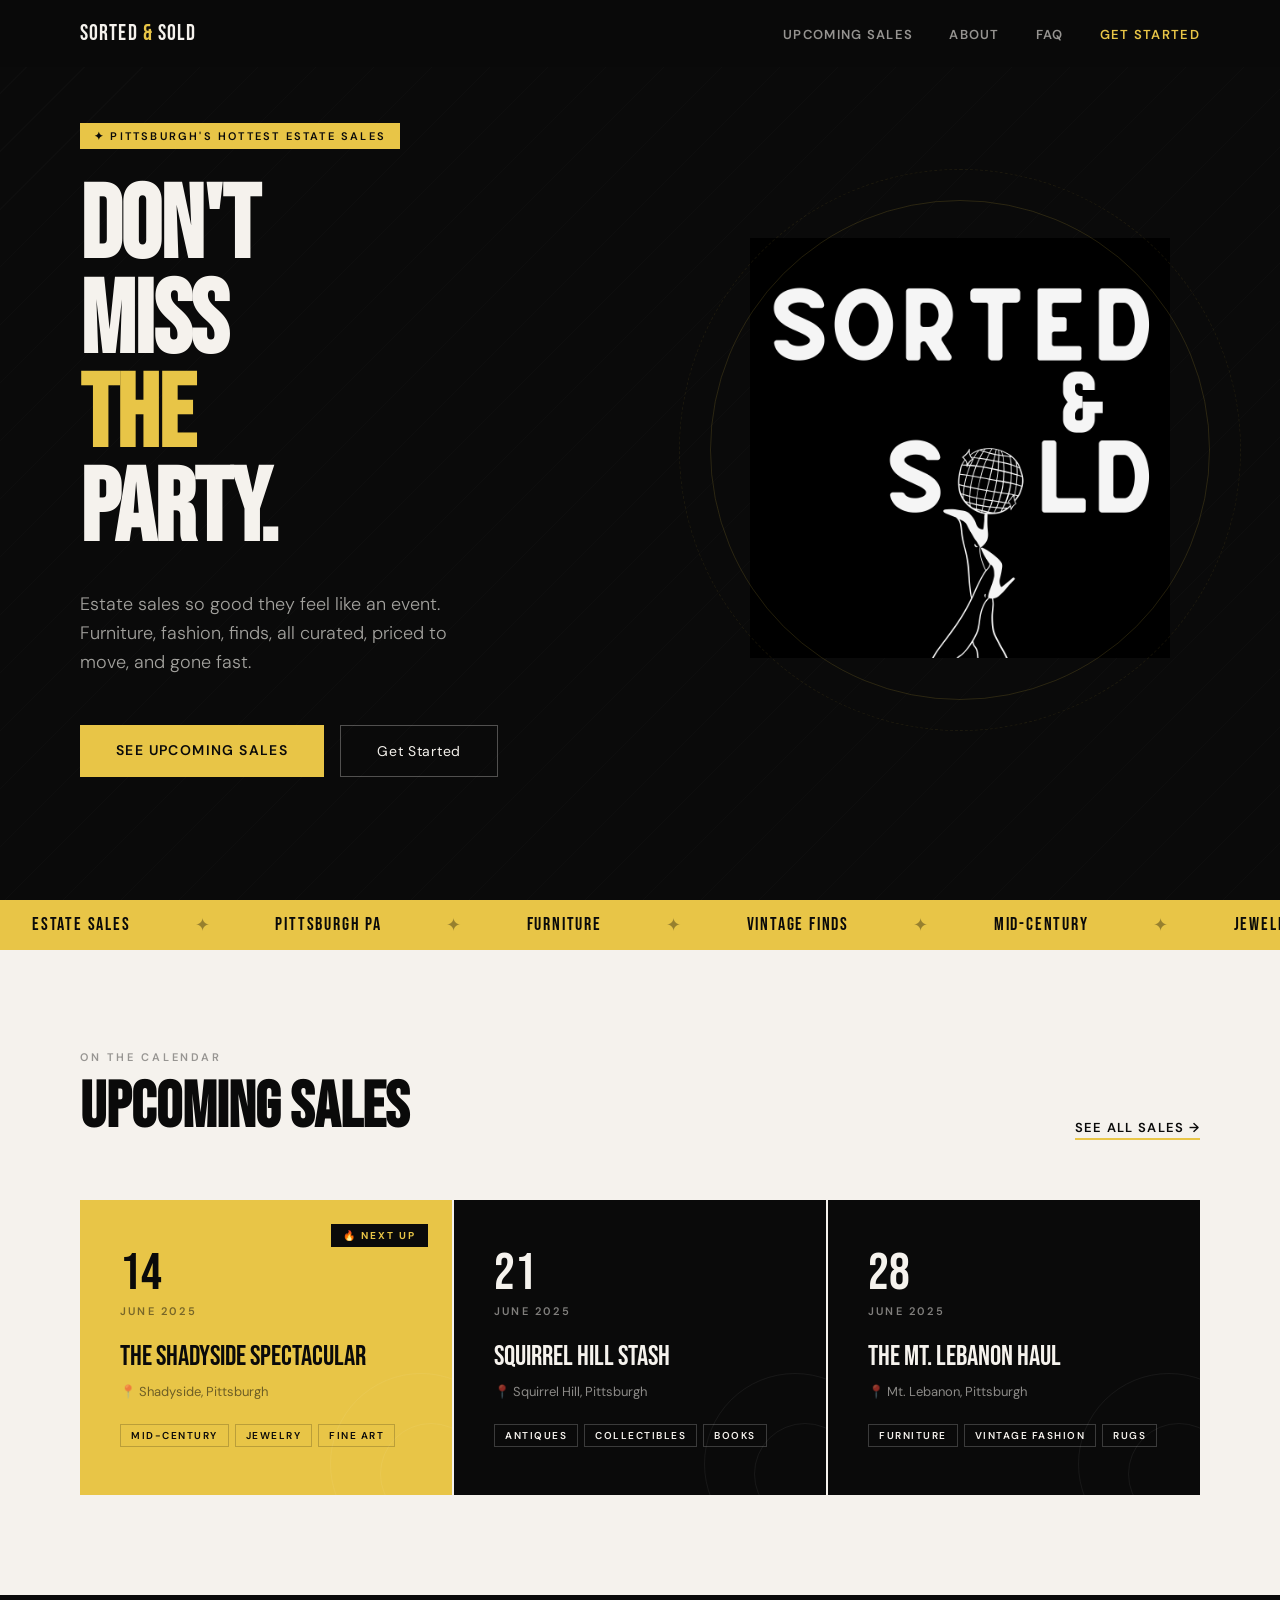
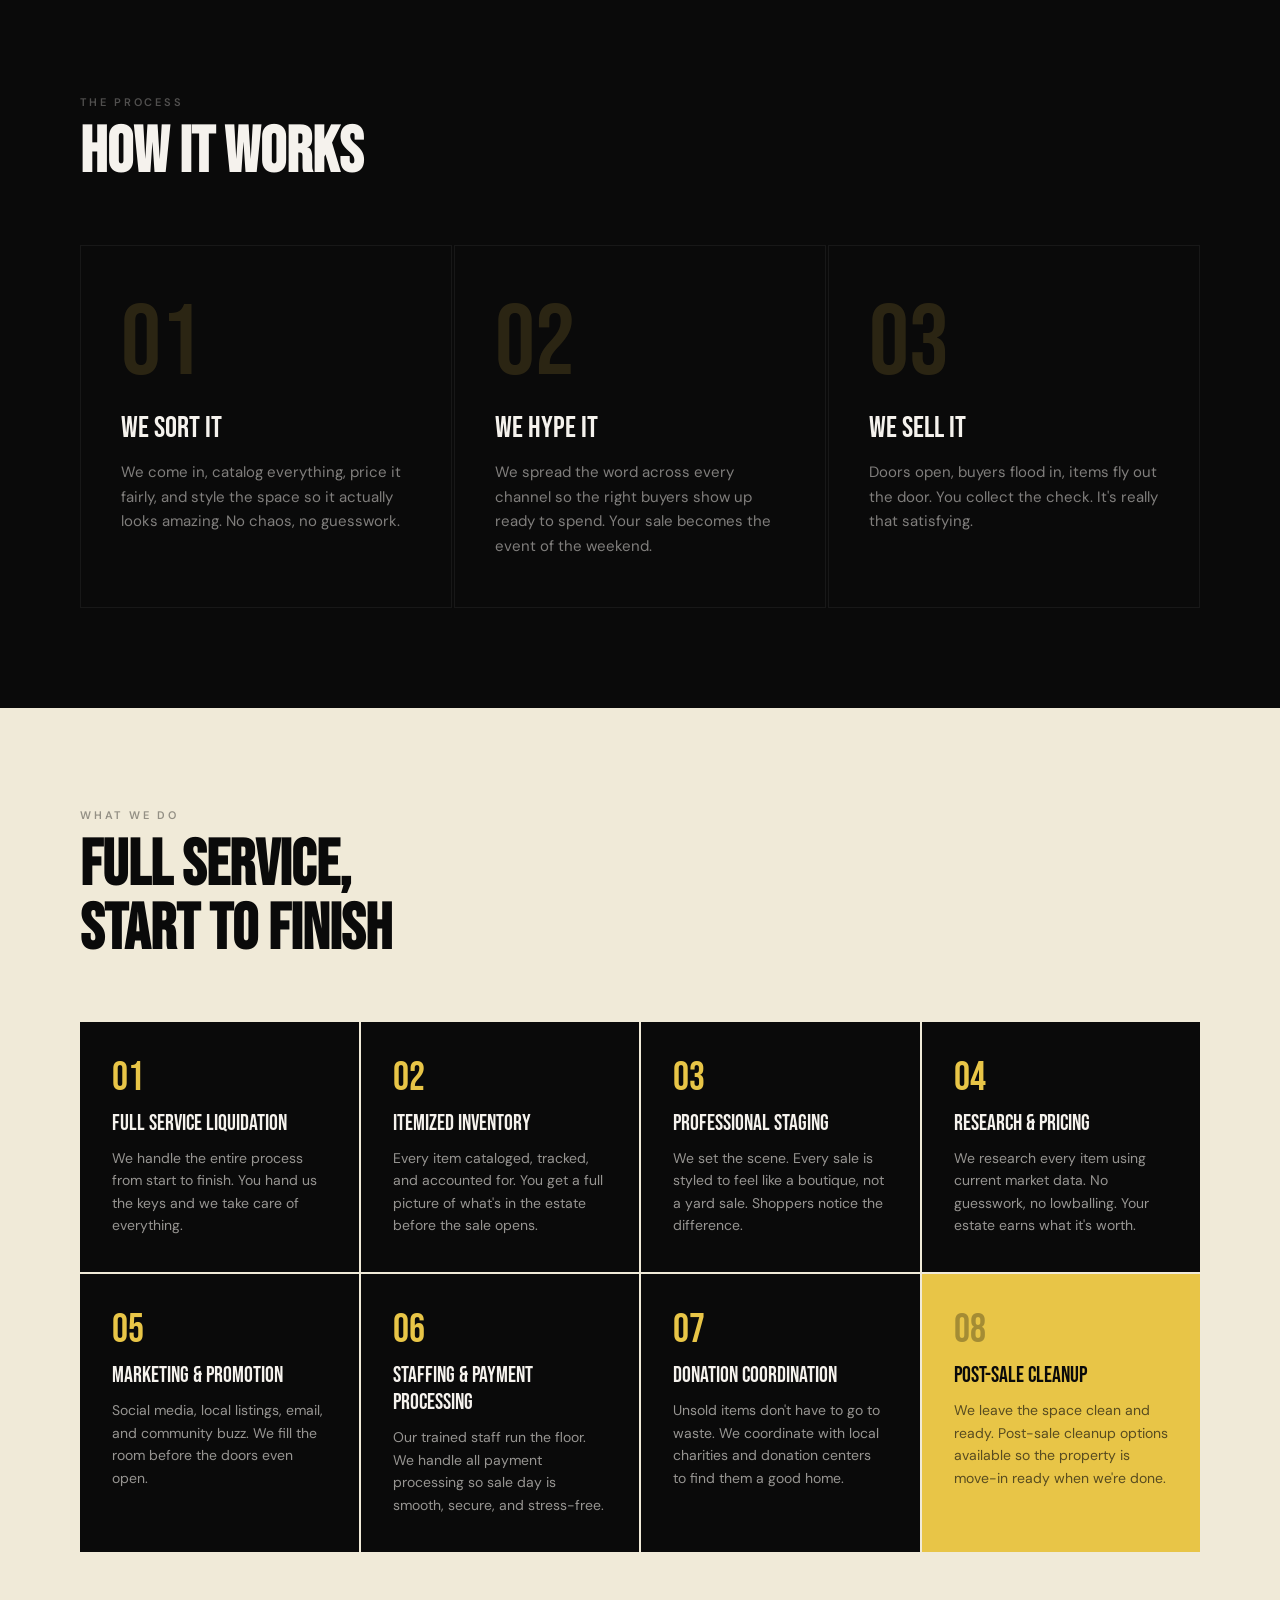
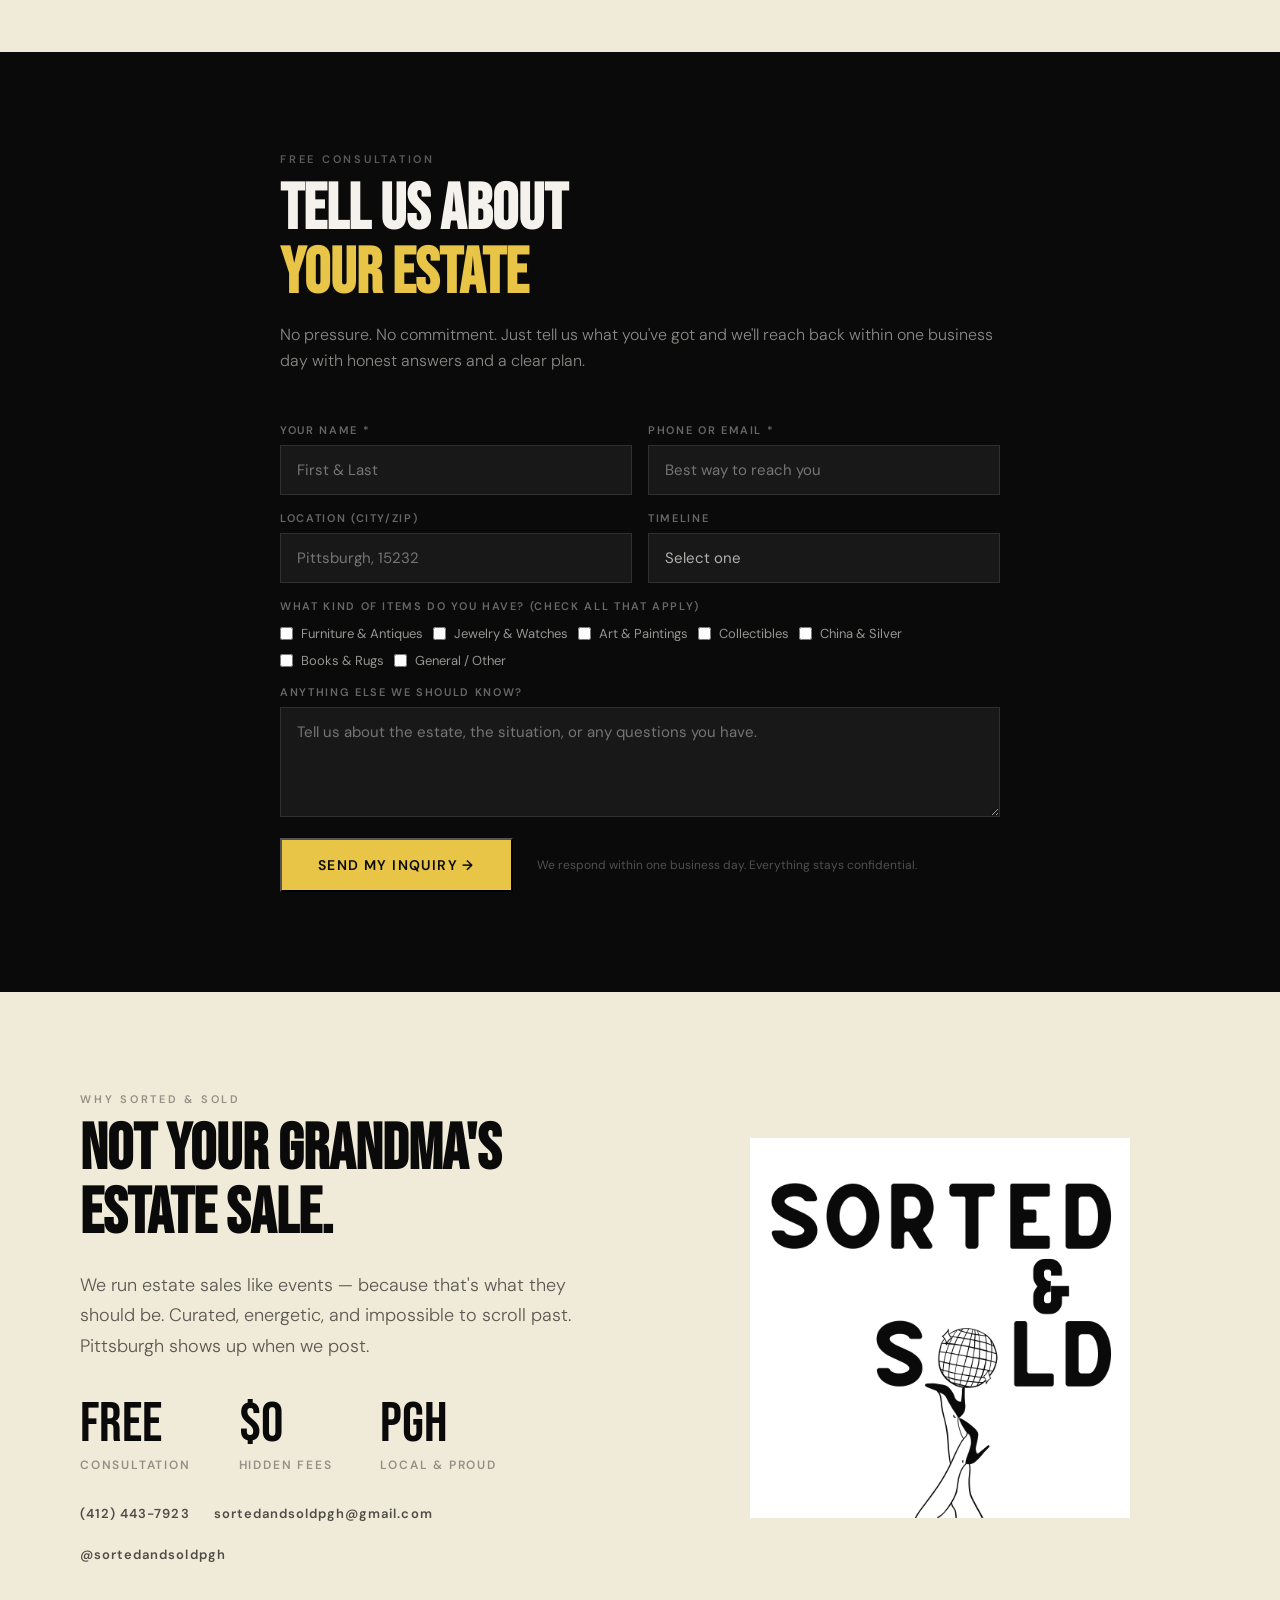
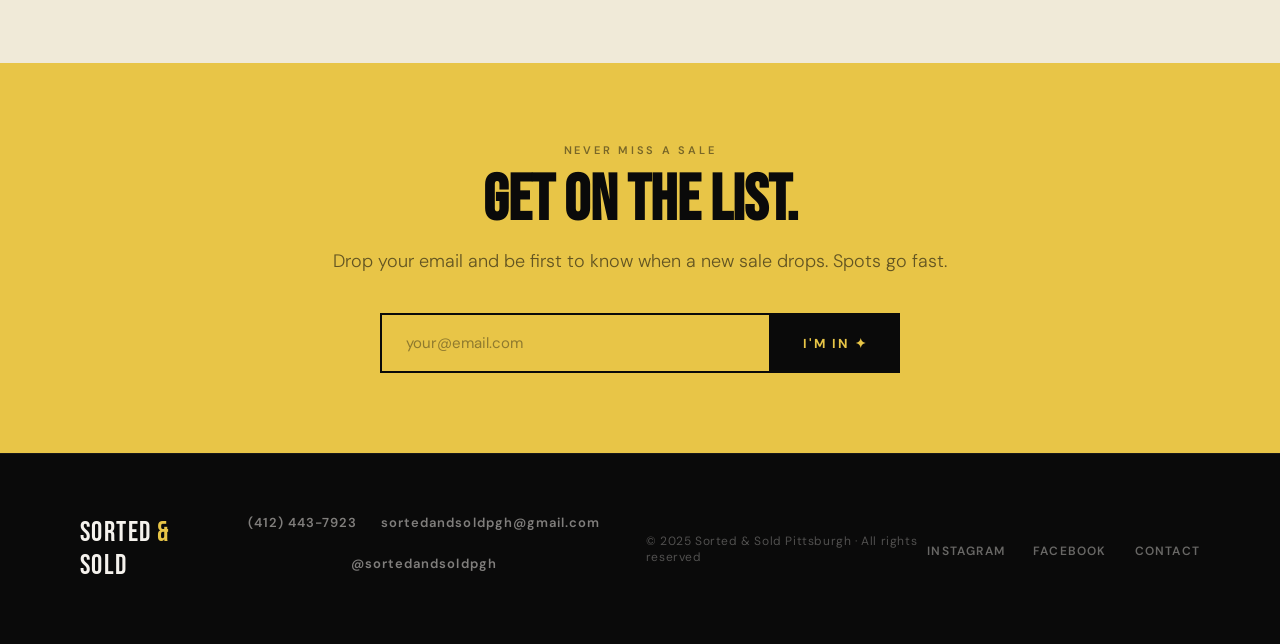
==== commit 900164c8: "Add FAQ page and link across all nav menus - 7 accordion-style Q&As with fun, honest answers - Match" ====
--- a/index.html
+++ b/index.html
@@ -635,6 +635,7 @@
   <ul class="nav-links">
     <li><a href="events.html">Upcoming Sales</a></li>
     <li><a href="about.html">About</a></li>
+    <li><a href="faq.html">FAQ</a></li>
     <li><a href="contact.html" style="color:var(--accent)">Get Started</a></li>
   </ul>
 </nav>
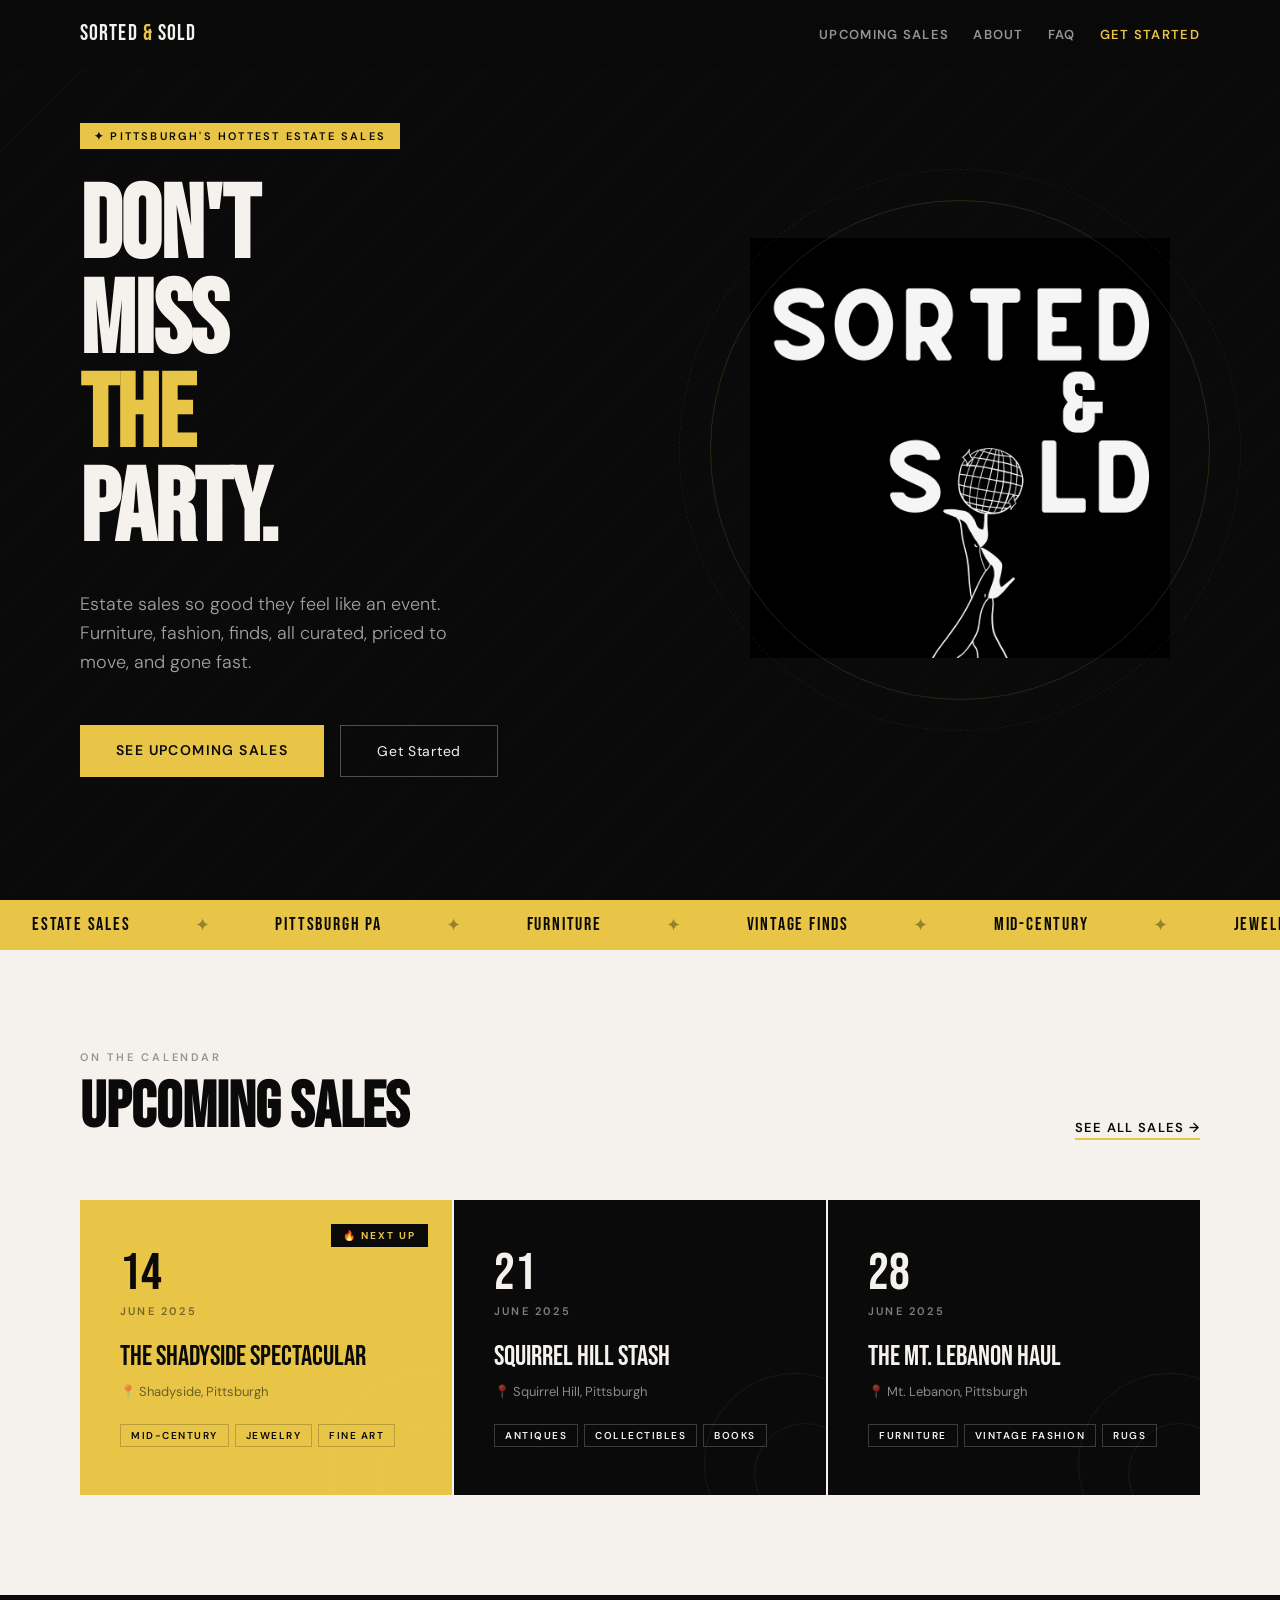
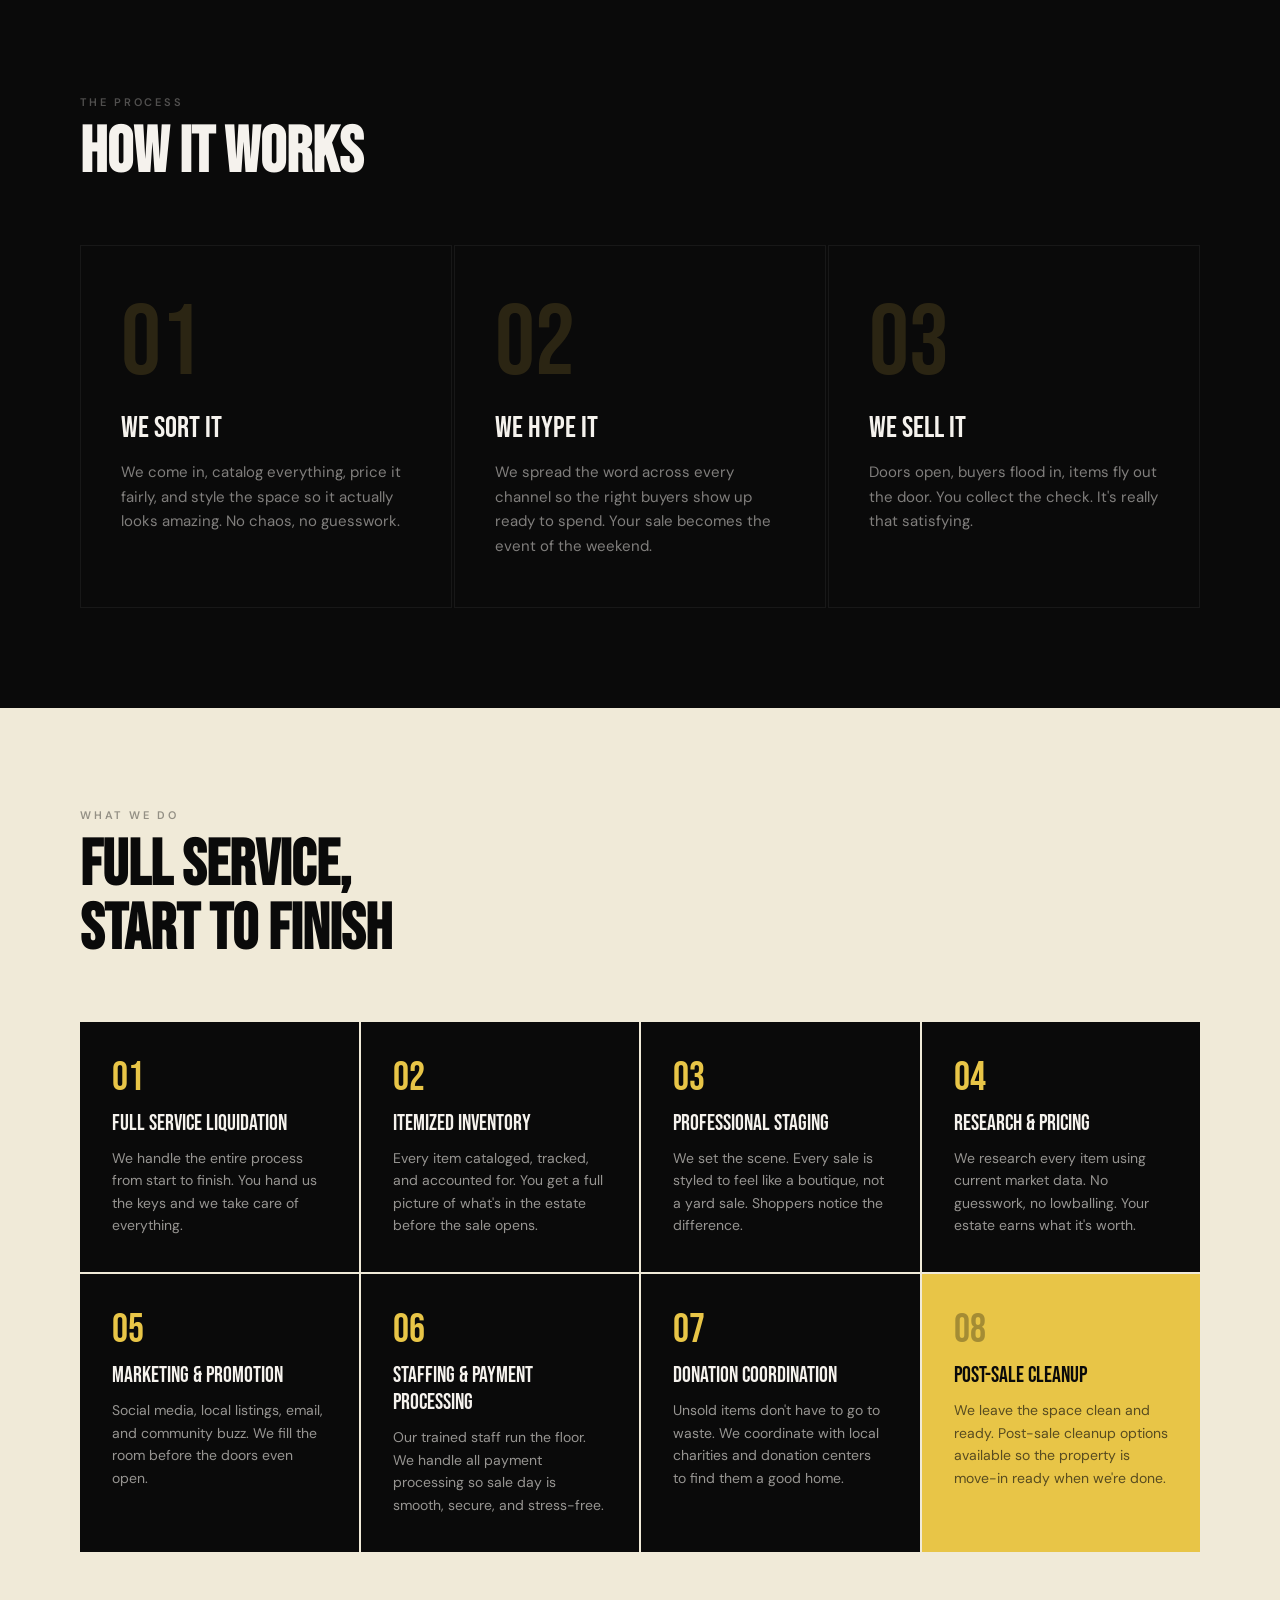
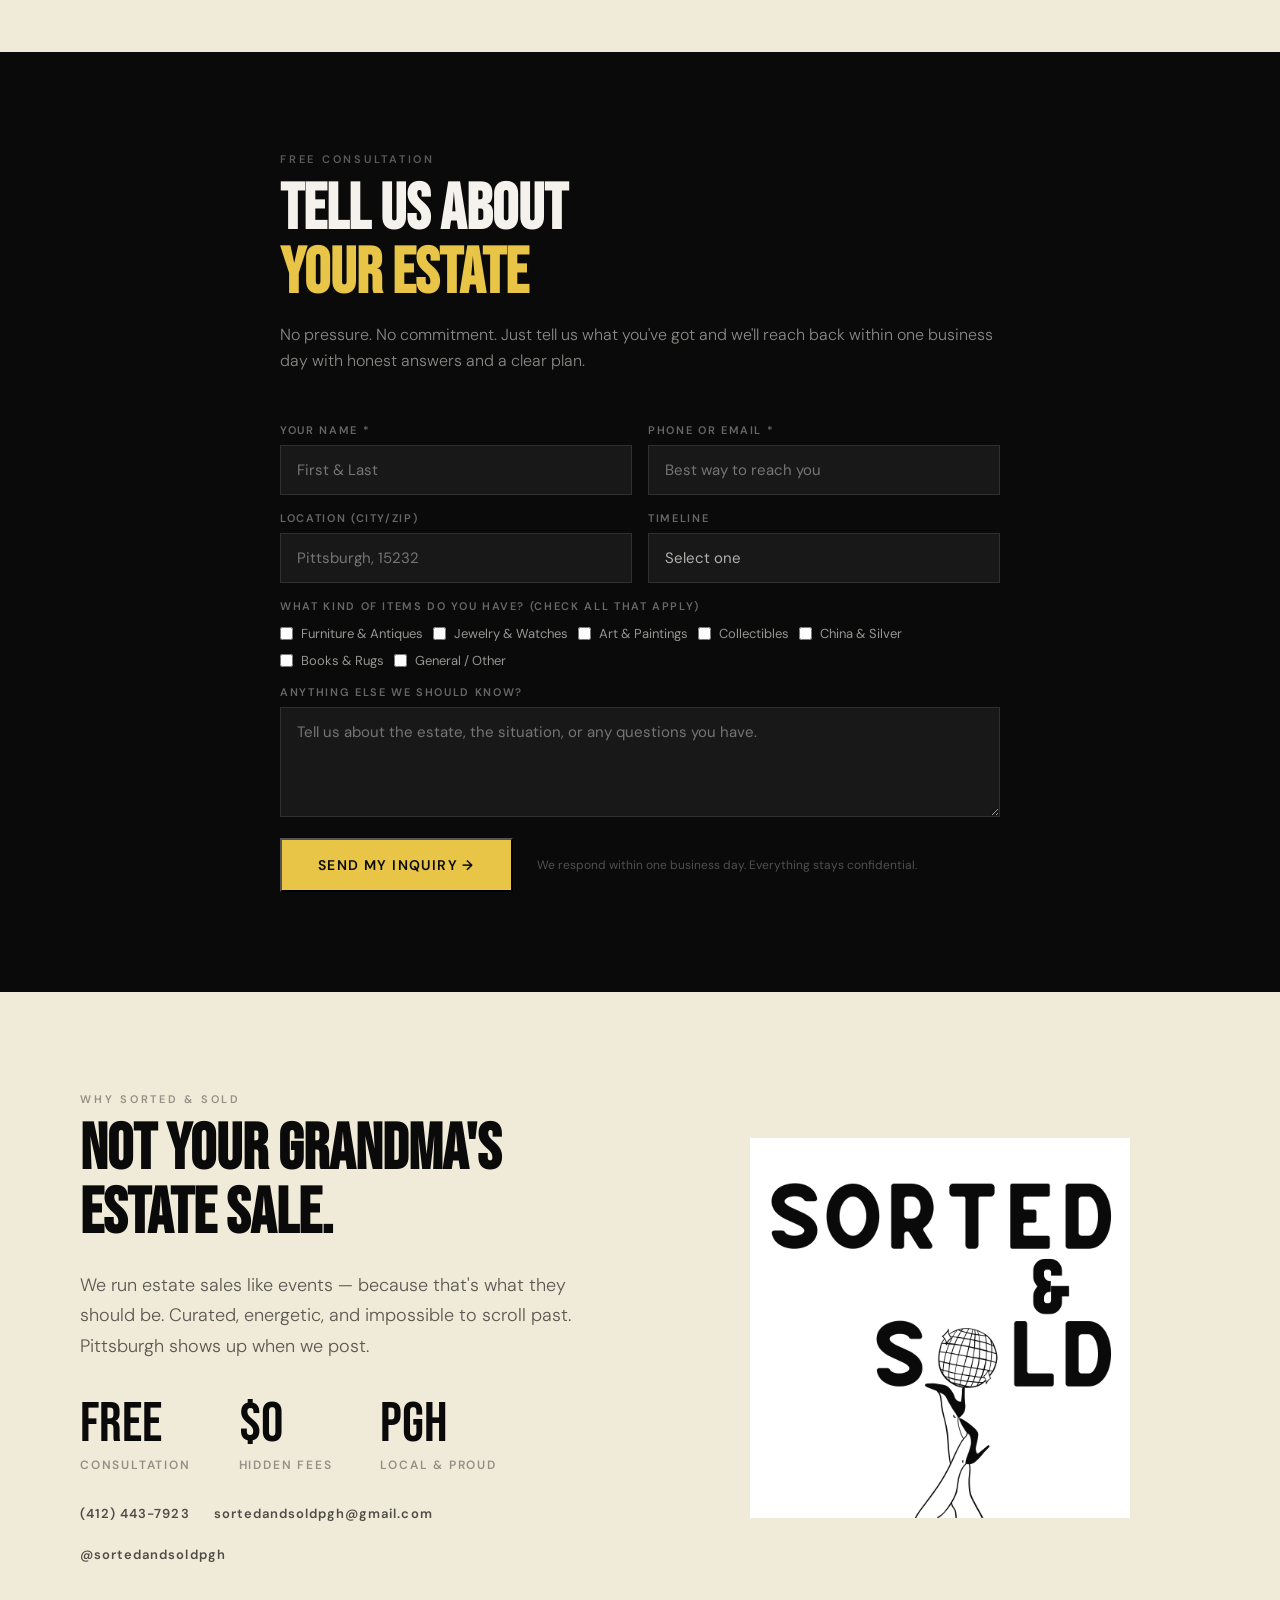
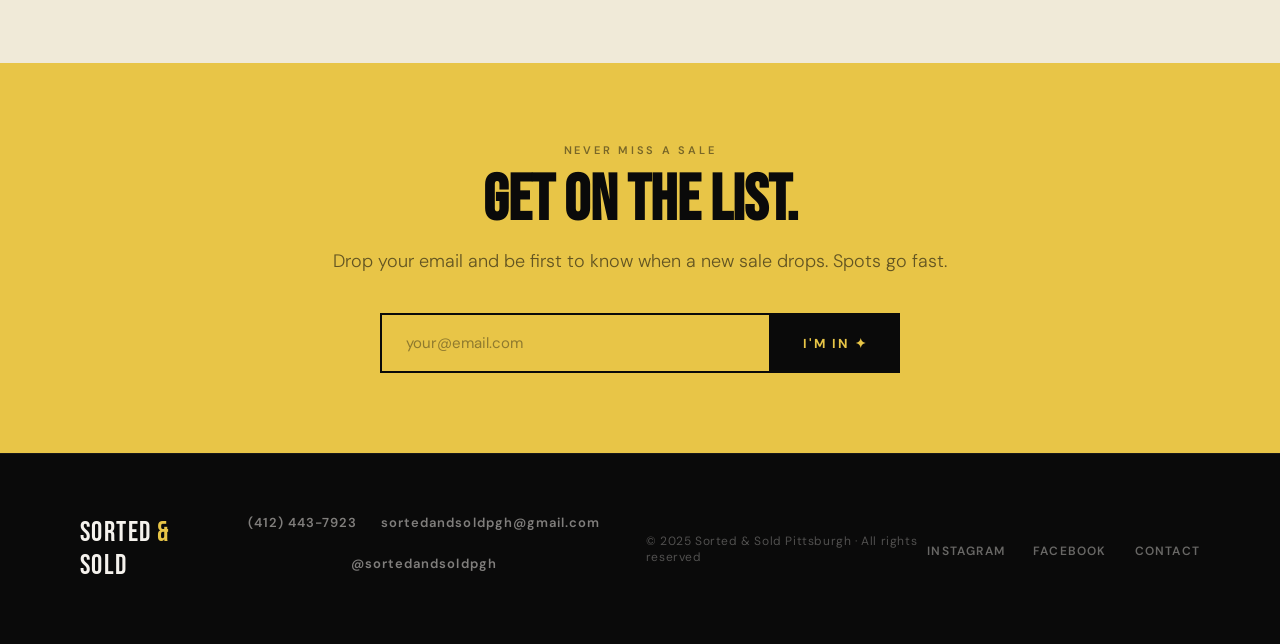
==== commit 57efd9d9: "Replace mobile nav overlay with right-side slide-in drawer - Drawer slides in from right at 75% scre" ====
--- a/index.html
+++ b/index.html
@@ -551,8 +551,9 @@
 
     .nav-links {
       display: flex;
-      gap: 36px;
+      gap: 24px;
       list-style: none;
+      flex-wrap: nowrap;
     }
 
     .nav-links a {
@@ -566,6 +567,22 @@
     }
 
     .nav-links a:hover { color: var(--accent); }
+
+    /* HAMBURGER */
+    .hamburger {
+      display: none; flex-direction: column; gap: 5px;
+      background: none; border: none; cursor: pointer;
+      padding: 4px; z-index: 200;
+    }
+    .hamburger span {
+      display: block; width: 26px; height: 2px;
+      background: var(--white);
+      transition: transform 0.3s, opacity 0.3s;
+      transform-origin: center;
+    }
+    .hamburger.open span:nth-child(1) { transform: translateY(7px) rotate(45deg); }
+    .hamburger.open span:nth-child(2) { opacity: 0; }
+    .hamburger.open span:nth-child(3) { transform: translateY(-7px) rotate(-45deg); }
 
     /* FOOTER */
     footer {
@@ -612,6 +629,28 @@
 
     @media (max-width: 900px) {
       nav { padding: 16px 24px; }
+      .hamburger { display: flex; }
+      .nav-links {
+        position: fixed; top: 0; right: 0;
+        width: 75%; height: 100vh;
+        background: #0a0a0a;
+        flex-direction: column; align-items: flex-start; justify-content: center;
+        padding: 80px 48px; gap: 2rem;
+        z-index: 160;
+        transform: translateX(100%);
+        transition: transform 0.35s cubic-bezier(0.4,0,0.2,1);
+        display: flex;
+        border-left: 1px solid rgba(255,255,255,0.06);
+      }
+      .nav-links.open { transform: translateX(0); }
+      .nav-links a { font-size: 1rem; letter-spacing: 0.15em; color: rgba(245,242,237,0.7); }
+      .nav-links a:hover { color: var(--accent); }
+      .nav-overlay {
+        display: none; position: fixed; inset: 0;
+        background: rgba(0,0,0,0.55); z-index: 155;
+        backdrop-filter: blur(2px);
+      }
+      .nav-overlay.open { display: block; }
       .hero { grid-template-columns: 1fr; min-height: auto; padding-top: 80px; }
       .hero-left { padding: 60px 24px 40px; }
       .hero-right { padding: 0 24px 60px; }
@@ -632,13 +671,17 @@
 
 <nav>
   <a href="/" class="nav-logo">Sorted <span>&</span> Sold</a>
-  <ul class="nav-links">
+  <ul class="nav-links" id="navLinks">
     <li><a href="events.html">Upcoming Sales</a></li>
     <li><a href="about.html">About</a></li>
     <li><a href="faq.html">FAQ</a></li>
     <li><a href="contact.html" style="color:var(--accent)">Get Started</a></li>
   </ul>
+  <button class="hamburger" id="hamburger" onclick="toggleNav()" aria-label="Menu">
+    <span></span><span></span><span></span>
+  </button>
 </nav>
+<div class="nav-overlay" id="navOverlay" onclick="closeNav()"></div>
 
 <!-- HERO -->
 <section class="hero">
@@ -930,6 +973,22 @@
 </footer>
 
 <script>
+  function toggleNav() {
+    document.getElementById('hamburger').classList.toggle('open');
+    document.getElementById('navLinks').classList.toggle('open');
+    document.getElementById('navOverlay').classList.toggle('open');
+    document.body.style.overflow = document.getElementById('navLinks').classList.contains('open') ? 'hidden' : '';
+  }
+  function closeNav() {
+    document.getElementById('hamburger').classList.remove('open');
+    document.getElementById('navLinks').classList.remove('open');
+    document.getElementById('navOverlay').classList.remove('open');
+    document.body.style.overflow = '';
+  }
+  document.querySelectorAll('#navLinks a').forEach(function(a) {
+    a.addEventListener('click', closeNav);
+  });
+
   function submitQuickForm(e) {
     e.preventDefault();
     document.getElementById('quickForm').style.display = 'none';
